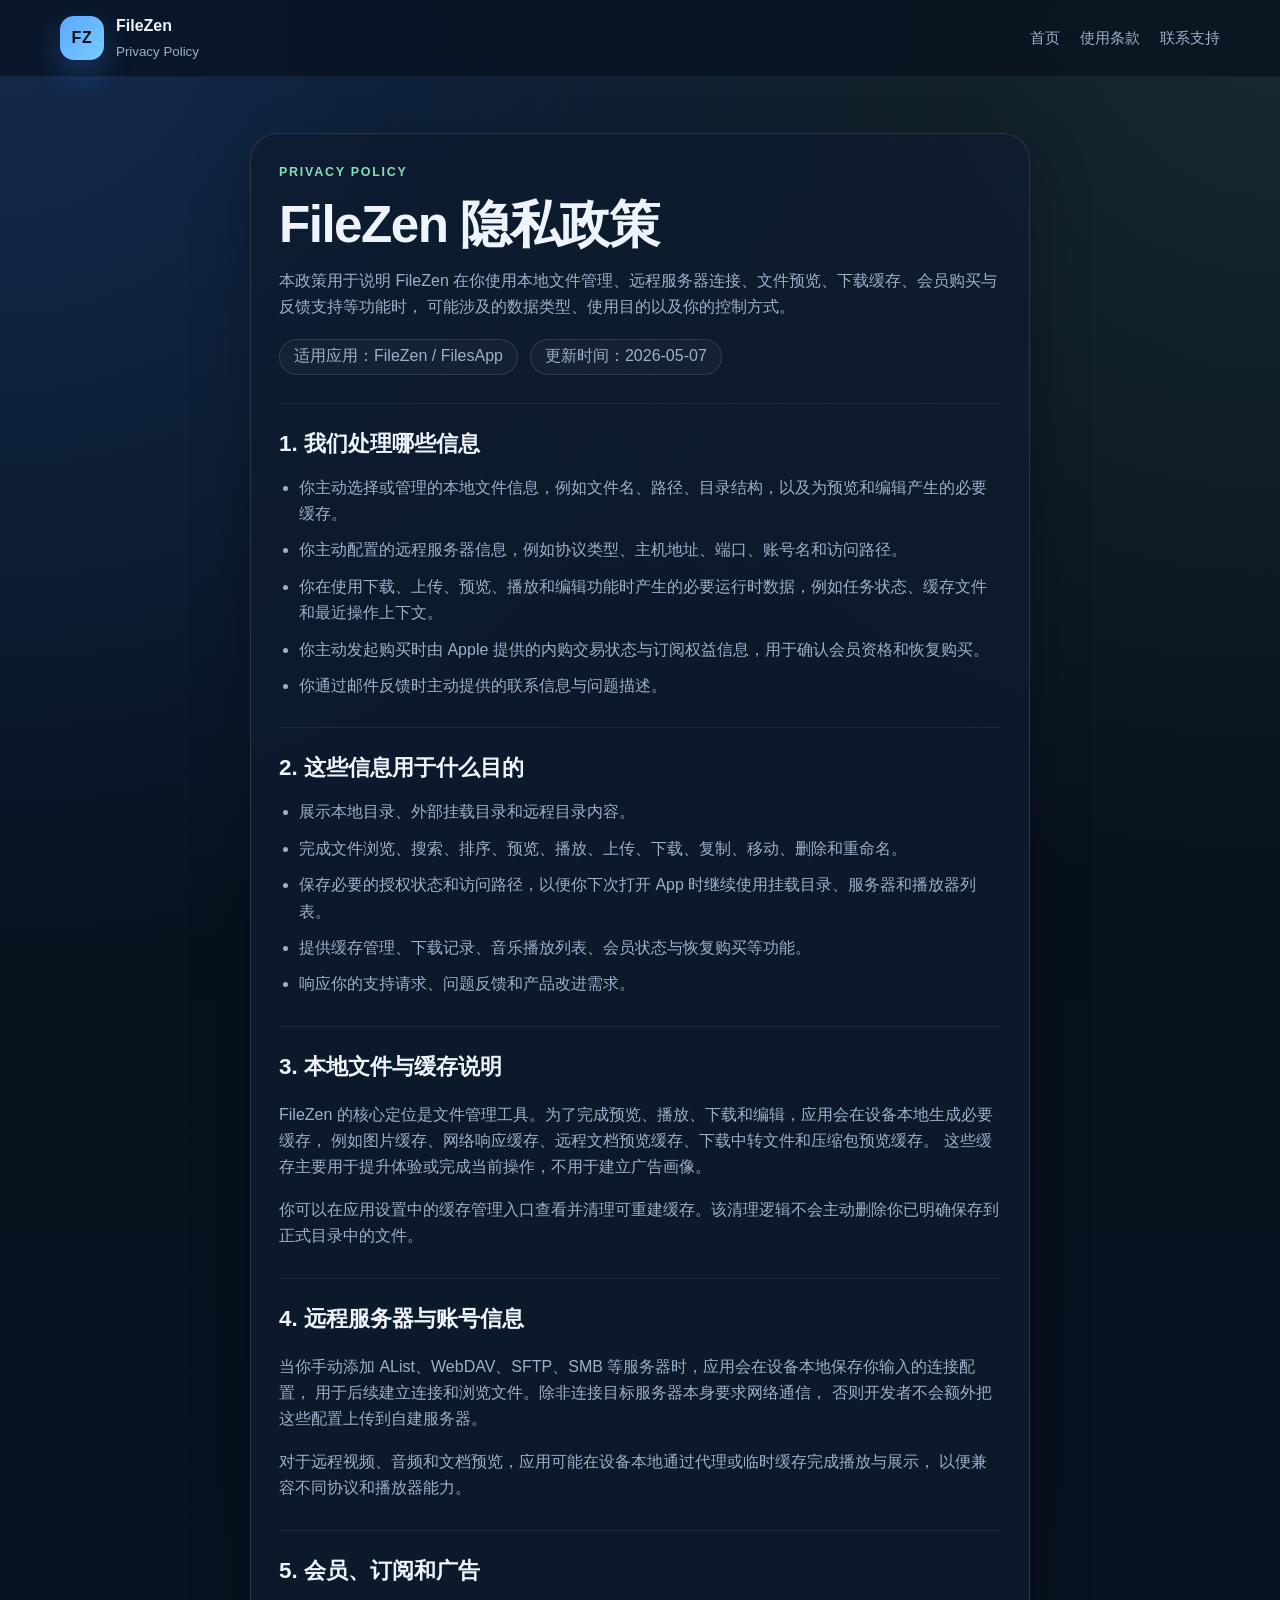
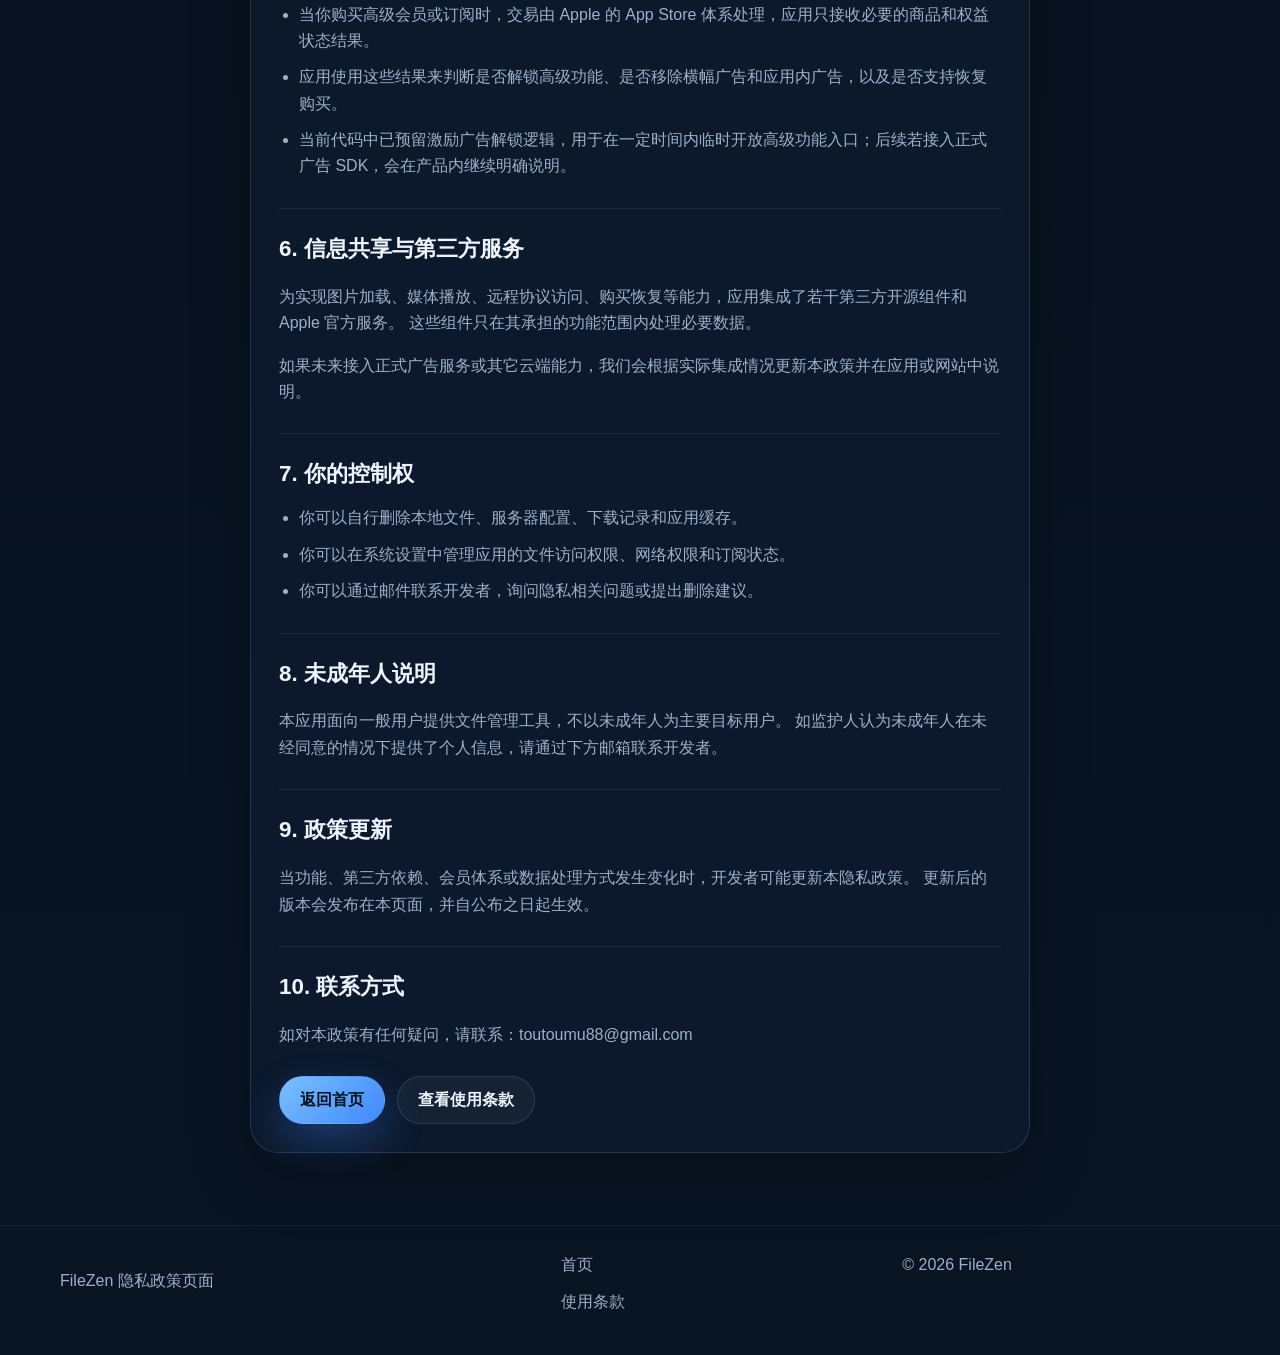
==== privacy.html @ 860d0c2c "初始化提交" ====
<!DOCTYPE html>
<html lang="zh-CN">
<head>
  <meta charset="UTF-8">
  <meta name="viewport" content="width=device-width, initial-scale=1.0">
  <title>FileZen 隐私政策</title>
  <meta
    name="description"
    content="FileZen 隐私政策，说明应用在本地文件管理、远程服务器连接、预览、缓存、会员购买与反馈过程中涉及的数据处理方式。"
  >
  <link rel="stylesheet" href="./styles.css">
</head>
<body>
  <header class="site-header">
    <div class="container nav">
      <a class="brand" href="./index.html" aria-label="FileZen 首页">
        <span class="brand-mark">FZ</span>
        <span class="brand-text">
          <strong>FileZen</strong>
          <small>Privacy Policy</small>
        </span>
      </a>
      <nav class="nav-links" aria-label="法律页面导航">
        <a href="./index.html">首页</a>
        <a href="./terms.html">使用条款</a>
        <a href="mailto:toutoumu88@gmail.com">联系支持</a>
      </nav>
    </div>
  </header>

  <main class="legal-main">
    <div class="container legal-layout">
      <article class="page-card">
        <p class="eyebrow">Privacy Policy</p>
        <h1>FileZen 隐私政策</h1>
        <p class="page-lead">
          本政策用于说明 FileZen 在你使用本地文件管理、远程服务器连接、文件预览、下载缓存、会员购买与反馈支持等功能时，
          可能涉及的数据类型、使用目的以及你的控制方式。
        </p>

        <div class="meta-row">
          <span class="meta-pill">适用应用：FileZen / FilesApp</span>
          <span class="meta-pill">更新时间：2026-05-07</span>
        </div>

        <section class="page-section">
          <h2>1. 我们处理哪些信息</h2>
          <ul>
            <li>你主动选择或管理的本地文件信息，例如文件名、路径、目录结构，以及为预览和编辑产生的必要缓存。</li>
            <li>你主动配置的远程服务器信息，例如协议类型、主机地址、端口、账号名和访问路径。</li>
            <li>你在使用下载、上传、预览、播放和编辑功能时产生的必要运行时数据，例如任务状态、缓存文件和最近操作上下文。</li>
            <li>你主动发起购买时由 Apple 提供的内购交易状态与订阅权益信息，用于确认会员资格和恢复购买。</li>
            <li>你通过邮件反馈时主动提供的联系信息与问题描述。</li>
          </ul>
        </section>

        <section class="page-section">
          <h2>2. 这些信息用于什么目的</h2>
          <ul>
            <li>展示本地目录、外部挂载目录和远程目录内容。</li>
            <li>完成文件浏览、搜索、排序、预览、播放、上传、下载、复制、移动、删除和重命名。</li>
            <li>保存必要的授权状态和访问路径，以便你下次打开 App 时继续使用挂载目录、服务器和播放器列表。</li>
            <li>提供缓存管理、下载记录、音乐播放列表、会员状态与恢复购买等功能。</li>
            <li>响应你的支持请求、问题反馈和产品改进需求。</li>
          </ul>
        </section>

        <section class="page-section">
          <h2>3. 本地文件与缓存说明</h2>
          <p>
            FileZen 的核心定位是文件管理工具。为了完成预览、播放、下载和编辑，应用会在设备本地生成必要缓存，
            例如图片缓存、网络响应缓存、远程文档预览缓存、下载中转文件和压缩包预览缓存。
            这些缓存主要用于提升体验或完成当前操作，不用于建立广告画像。
          </p>
          <p>
            你可以在应用设置中的缓存管理入口查看并清理可重建缓存。该清理逻辑不会主动删除你已明确保存到正式目录中的文件。
          </p>
        </section>

        <section class="page-section">
          <h2>4. 远程服务器与账号信息</h2>
          <p>
            当你手动添加 AList、WebDAV、SFTP、SMB 等服务器时，应用会在设备本地保存你输入的连接配置，
            用于后续建立连接和浏览文件。除非连接目标服务器本身要求网络通信，
            否则开发者不会额外把这些配置上传到自建服务器。
          </p>
          <p>
            对于远程视频、音频和文档预览，应用可能在设备本地通过代理或临时缓存完成播放与展示，
            以便兼容不同协议和播放器能力。
          </p>
        </section>

        <section class="page-section">
          <h2>5. 会员、订阅和广告</h2>
          <ul>
            <li>当你购买高级会员或订阅时，交易由 Apple 的 App Store 体系处理，应用只接收必要的商品和权益状态结果。</li>
            <li>应用使用这些结果来判断是否解锁高级功能、是否移除横幅广告和应用内广告，以及是否支持恢复购买。</li>
            <li>当前代码中已预留激励广告解锁逻辑，用于在一定时间内临时开放高级功能入口；后续若接入正式广告 SDK，会在产品内继续明确说明。</li>
          </ul>
        </section>

        <section class="page-section">
          <h2>6. 信息共享与第三方服务</h2>
          <p>
            为实现图片加载、媒体播放、远程协议访问、购买恢复等能力，应用集成了若干第三方开源组件和 Apple 官方服务。
            这些组件只在其承担的功能范围内处理必要数据。
          </p>
          <p>
            如果未来接入正式广告服务或其它云端能力，我们会根据实际集成情况更新本政策并在应用或网站中说明。
          </p>
        </section>

        <section class="page-section">
          <h2>7. 你的控制权</h2>
          <ul>
            <li>你可以自行删除本地文件、服务器配置、下载记录和应用缓存。</li>
            <li>你可以在系统设置中管理应用的文件访问权限、网络权限和订阅状态。</li>
            <li>你可以通过邮件联系开发者，询问隐私相关问题或提出删除建议。</li>
          </ul>
        </section>

        <section class="page-section">
          <h2>8. 未成年人说明</h2>
          <p>
            本应用面向一般用户提供文件管理工具，不以未成年人为主要目标用户。
            如监护人认为未成年人在未经同意的情况下提供了个人信息，请通过下方邮箱联系开发者。
          </p>
        </section>

        <section class="page-section">
          <h2>9. 政策更新</h2>
          <p>
            当功能、第三方依赖、会员体系或数据处理方式发生变化时，开发者可能更新本隐私政策。
            更新后的版本会发布在本页面，并自公布之日起生效。
          </p>
        </section>

        <section class="page-section">
          <h2>10. 联系方式</h2>
          <p>如对本政策有任何疑问，请联系：<a href="mailto:toutoumu88@gmail.com">toutoumu88@gmail.com</a></p>
        </section>

        <div class="page-links">
          <a class="button button-primary" href="./index.html">返回首页</a>
          <a class="button button-secondary" href="./terms.html">查看使用条款</a>
        </div>
      </article>
    </div>
  </main>

  <footer class="site-footer">
    <div class="container footer-grid">
      <div>
        <p class="footer-copy">FileZen 隐私政策页面</p>
      </div>
      <div class="footer-links">
        <a href="./index.html">首页</a>
        <a href="./terms.html">使用条款</a>
      </div>
      <div class="footer-meta">
        <p>© <span id="year">2026</span> FileZen</p>
      </div>
    </div>
  </footer>

  <script src="./script.js"></script>
</body>
</html>
---- styles.css ----
:root {
  color-scheme: dark;
  --bg: #07111f;
  --bg-alt: #0b1728;
  --panel: rgba(14, 28, 47, 0.82);
  --panel-strong: #10233b;
  --text: #edf4ff;
  --muted: #9db0c8;
  --border: rgba(157, 176, 200, 0.18);
  --accent: #59a8ff;
  --accent-strong: #3f88ff;
  --accent-soft: rgba(89, 168, 255, 0.14);
  --success: #84e0b7;
  --shadow: 0 24px 60px rgba(0, 0, 0, 0.28);
  --radius: 24px;
  --radius-sm: 16px;
  --container: 1160px;
}

* {
  box-sizing: border-box;
}

html {
  scroll-behavior: smooth;
}

body {
  margin: 0;
  font-family: -apple-system, BlinkMacSystemFont, "Segoe UI", sans-serif;
  color: var(--text);
  background:
    radial-gradient(circle at top left, rgba(63, 136, 255, 0.22), transparent 30%),
    radial-gradient(circle at top right, rgba(132, 224, 183, 0.12), transparent 28%),
    linear-gradient(180deg, #08111d 0%, #07111f 45%, #0a1524 100%);
  line-height: 1.65;
}

a {
  color: inherit;
  text-decoration: none;
}

img {
  max-width: 100%;
  display: block;
}

.container {
  width: min(calc(100% - 40px), var(--container));
  margin: 0 auto;
}

.site-header {
  position: sticky;
  top: 0;
  z-index: 20;
  backdrop-filter: blur(18px);
  background: rgba(7, 17, 31, 0.72);
  border-bottom: 1px solid rgba(157, 176, 200, 0.08);
}

.nav {
  display: flex;
  align-items: center;
  justify-content: space-between;
  gap: 20px;
  min-height: 76px;
}

.brand {
  display: inline-flex;
  align-items: center;
  gap: 12px;
}

.brand-mark {
  display: inline-grid;
  place-items: center;
  width: 44px;
  height: 44px;
  border-radius: 14px;
  font-weight: 800;
  letter-spacing: 0.04em;
  background: linear-gradient(135deg, var(--accent), #7bcbff);
  color: #031019;
  box-shadow: 0 14px 30px rgba(63, 136, 255, 0.28);
}

.brand-text {
  display: grid;
  gap: 2px;
}

.brand-text strong {
  font-size: 1rem;
}

.brand-text small {
  color: var(--muted);
}

.nav-links {
  display: flex;
  align-items: center;
  gap: 20px;
  color: var(--muted);
  font-size: 0.96rem;
}

.nav-links a:hover,
.footer-links a:hover {
  color: var(--text);
}

.hero {
  padding: 72px 0 44px;
}

.hero-grid {
  display: grid;
  grid-template-columns: minmax(0, 1.08fr) minmax(360px, 0.92fr);
  gap: 40px;
  align-items: center;
}

.eyebrow {
  margin: 0 0 14px;
  color: var(--success);
  text-transform: uppercase;
  letter-spacing: 0.14em;
  font-size: 0.78rem;
  font-weight: 700;
}

.hero h1,
.section-heading h2 {
  margin: 0;
  line-height: 1.08;
  letter-spacing: -0.03em;
}

.hero h1 {
  font-size: clamp(2.8rem, 5vw, 4.8rem);
  max-width: 12ch;
}

.hero-lead,
.section-heading p,
.feature-card p,
.protocol-card p,
.highlight-card p,
.use-card p,
.plan-card li,
.faq-item p,
.footer-copy,
.footer-meta p,
.stack-card p {
  color: var(--muted);
}

.hero-lead {
  margin: 20px 0 0;
  font-size: 1.08rem;
  max-width: 60ch;
}

.hero-actions {
  display: flex;
  flex-wrap: wrap;
  gap: 14px;
  margin: 28px 0 24px;
}

.button {
  display: inline-flex;
  align-items: center;
  justify-content: center;
  min-height: 48px;
  padding: 0 20px;
  border-radius: 999px;
  border: 1px solid transparent;
  font-weight: 700;
  transition: transform 140ms ease, border-color 140ms ease, background 140ms ease;
}

.button:hover {
  transform: translateY(-1px);
}

.button-primary {
  color: #04111a;
  background: linear-gradient(135deg, #79c0ff, var(--accent-strong));
  box-shadow: 0 18px 40px rgba(63, 136, 255, 0.3);
}

.button-secondary {
  background: rgba(255, 255, 255, 0.04);
  border-color: var(--border);
}

.hero-points {
  display: grid;
  gap: 10px;
  padding: 0;
  margin: 0;
  list-style: none;
}

.hero-points li {
  display: flex;
  align-items: flex-start;
  gap: 10px;
  color: var(--text);
}

.hero-points li::before {
  content: "";
  width: 8px;
  height: 8px;
  border-radius: 999px;
  margin-top: 0.55em;
  flex: 0 0 auto;
  background: var(--accent);
  box-shadow: 0 0 0 6px rgba(89, 168, 255, 0.12);
}

.hero-preview {
  position: relative;
}

.preview-shell {
  padding: 18px;
  border-radius: 30px;
  background: linear-gradient(180deg, rgba(19, 37, 60, 0.96), rgba(8, 18, 30, 0.96));
  border: 1px solid rgba(157, 176, 200, 0.14);
  box-shadow: var(--shadow);
}

.preview-toolbar {
  display: flex;
  gap: 8px;
  margin-bottom: 16px;
}

.preview-toolbar span {
  width: 10px;
  height: 10px;
  border-radius: 50%;
  background: rgba(255, 255, 255, 0.24);
}

.preview-body {
  display: grid;
  grid-template-columns: 112px 1fr;
  gap: 16px;
}

.preview-sidebar,
.preview-card,
.protocol-card,
.feature-card,
.highlight-card,
.use-card,
.plan-card,
.stack-card,
.page-card,
.faq-item {
  border: 1px solid var(--border);
  background: var(--panel);
  box-shadow: inset 0 1px 0 rgba(255, 255, 255, 0.02);
}

.preview-sidebar {
  padding: 12px;
  border-radius: 20px;
  display: grid;
  gap: 12px;
}

.preview-label {
  padding: 10px 12px;
  border-radius: 14px;
  color: var(--muted);
  background: rgba(255, 255, 255, 0.02);
  font-size: 0.94rem;
}

.preview-label.active {
  color: var(--text);
  background: var(--accent-soft);
  border: 1px solid rgba(89, 168, 255, 0.2);
}

.preview-content {
  display: grid;
  gap: 14px;
}

.preview-card {
  border-radius: 20px;
  padding: 16px;
}

.preview-card.large {
  display: grid;
  gap: 12px;
}

.preview-row {
  display: flex;
  align-items: center;
  justify-content: space-between;
  gap: 20px;
  font-size: 0.95rem;
}

.preview-row span {
  color: var(--muted);
}

.preview-stats {
  display: grid;
  grid-template-columns: repeat(3, 1fr);
  gap: 14px;
}

.preview-card.stat {
  min-height: 110px;
  display: grid;
  align-content: center;
  gap: 8px;
}

.preview-card.stat strong {
  font-size: 1.35rem;
}

.preview-card.stat span {
  color: var(--muted);
  font-size: 0.92rem;
}

.preview-tags {
  display: flex;
  flex-wrap: wrap;
  gap: 10px;
}

.preview-tags span {
  padding: 8px 12px;
  border-radius: 999px;
  background: rgba(255, 255, 255, 0.04);
  color: var(--muted);
  font-size: 0.9rem;
}

.section {
  padding: 42px 0;
}

.section.alt {
  background: linear-gradient(180deg, rgba(255, 255, 255, 0.01), rgba(255, 255, 255, 0));
}

.section-heading {
  max-width: 760px;
  margin-bottom: 28px;
}

.section-heading.compact {
  margin-bottom: 22px;
}

.section-heading h2 {
  font-size: clamp(2rem, 3.2vw, 3rem);
}

.section-heading p {
  margin: 16px 0 0;
}

.highlight-grid,
.feature-grid,
.use-grid,
.plan-grid {
  display: grid;
  gap: 18px;
}

.highlight-grid {
  grid-template-columns: repeat(3, 1fr);
}

.feature-grid {
  grid-template-columns: repeat(3, 1fr);
}

.use-grid,
.plan-grid {
  grid-template-columns: repeat(3, 1fr);
}

.highlight-card,
.feature-card,
.use-card,
.plan-card {
  border-radius: var(--radius);
  padding: 22px;
}

.feature-card h3,
.protocol-card h3,
.use-card h3,
.plan-card h3 {
  margin: 0 0 10px;
  font-size: 1.2rem;
}

.highlight-card strong {
  display: block;
  margin-bottom: 10px;
  font-size: 1.08rem;
}

.feature-card ul,
.plan-card ul,
.stack-list {
  margin: 16px 0 0;
  padding-left: 18px;
}

.feature-card li,
.plan-card li,
.stack-list li {
  margin-top: 10px;
}

.protocol-layout {
  display: grid;
  grid-template-columns: minmax(0, 1.3fr) minmax(280px, 0.7fr);
  gap: 18px;
}

.protocol-list {
  display: grid;
  grid-template-columns: repeat(2, 1fr);
  gap: 18px;
}

.protocol-card,
.stack-card {
  border-radius: var(--radius);
  padding: 22px;
}

.stack-card + .stack-card {
  margin-top: 18px;
}

.stack-card.accent {
  background: linear-gradient(180deg, rgba(89, 168, 255, 0.18), rgba(89, 168, 255, 0.08));
}

.stack-title {
  margin: 0 0 12px;
  font-size: 1.02rem;
  color: var(--text);
  font-weight: 700;
}

.plan-card.highlighted {
  background:
    linear-gradient(180deg, rgba(89, 168, 255, 0.14), rgba(89, 168, 255, 0.05)),
    var(--panel);
  border-color: rgba(89, 168, 255, 0.28);
}

.plan-badge {
  display: inline-flex;
  align-items: center;
  min-height: 30px;
  padding: 0 12px;
  border-radius: 999px;
  font-size: 0.85rem;
  font-weight: 700;
  color: var(--success);
  background: rgba(132, 224, 183, 0.08);
  border: 1px solid rgba(132, 224, 183, 0.16);
}

.faq-list {
  display: grid;
  gap: 14px;
}

.faq-item {
  border-radius: 18px;
  padding: 0 18px;
}

.faq-item summary {
  list-style: none;
  cursor: pointer;
  padding: 18px 0;
  font-weight: 700;
}

.faq-item summary::-webkit-details-marker {
  display: none;
}

.faq-item p {
  margin: 0 0 18px;
}

.site-footer {
  padding: 26px 0 40px;
  border-top: 1px solid rgba(157, 176, 200, 0.08);
}

.footer-grid {
  display: grid;
  grid-template-columns: 1.2fr 0.8fr 0.8fr;
  gap: 24px;
  align-items: start;
}

.footer-brand {
  margin-bottom: 14px;
}

.footer-links {
  display: grid;
  gap: 10px;
  color: var(--muted);
}

.footer-meta p {
  margin: 0;
}

.footer-meta p + p {
  margin-top: 8px;
}

.legal-main {
  padding: 56px 0 72px;
}

.legal-layout {
  display: grid;
  grid-template-columns: minmax(0, 780px);
  justify-content: center;
}

.page-card {
  border-radius: 28px;
  padding: 28px;
  box-shadow: var(--shadow);
}

.page-card h1 {
  margin: 0;
  font-size: clamp(2.4rem, 4vw, 3.6rem);
  line-height: 1.08;
  letter-spacing: -0.03em;
}

.page-lead {
  margin: 16px 0 0;
  color: var(--muted);
}

.meta-row {
  display: flex;
  flex-wrap: wrap;
  gap: 12px;
  margin-top: 18px;
}

.meta-pill {
  display: inline-flex;
  align-items: center;
  min-height: 36px;
  padding: 0 14px;
  border-radius: 999px;
  color: var(--muted);
  background: rgba(255, 255, 255, 0.03);
  border: 1px solid var(--border);
}

.page-section {
  margin-top: 28px;
  padding-top: 22px;
  border-top: 1px solid rgba(157, 176, 200, 0.1);
}

.page-section h2 {
  margin: 0 0 12px;
  font-size: 1.4rem;
}

.page-section p,
.page-section li {
  color: var(--muted);
}

.page-section ul {
  margin: 12px 0 0;
  padding-left: 20px;
}

.page-section li + li {
  margin-top: 10px;
}

.page-links {
  display: flex;
  flex-wrap: wrap;
  gap: 12px;
  margin-top: 28px;
}

@media (max-width: 960px) {
  .hero-grid,
  .protocol-layout,
  .footer-grid {
    grid-template-columns: 1fr;
  }

  .highlight-grid,
  .feature-grid,
  .use-grid,
  .plan-grid,
  .protocol-list {
    grid-template-columns: 1fr 1fr;
  }
}

@media (max-width: 720px) {
  .nav {
    min-height: 68px;
  }

  .nav-links {
    display: none;
  }

  .hero {
    padding-top: 44px;
  }

  .container {
    width: min(calc(100% - 28px), var(--container));
  }

  .preview-body {
    grid-template-columns: 1fr;
  }

  .preview-sidebar {
    grid-template-columns: repeat(4, 1fr);
  }

  .preview-stats,
  .highlight-grid,
  .feature-grid,
  .use-grid,
  .plan-grid,
  .protocol-list {
    grid-template-columns: 1fr;
  }

  .hero-actions,
  .page-links {
    flex-direction: column;
  }

  .button {
    width: 100%;
  }

  .page-card {
    padding: 22px 18px;
  }
}
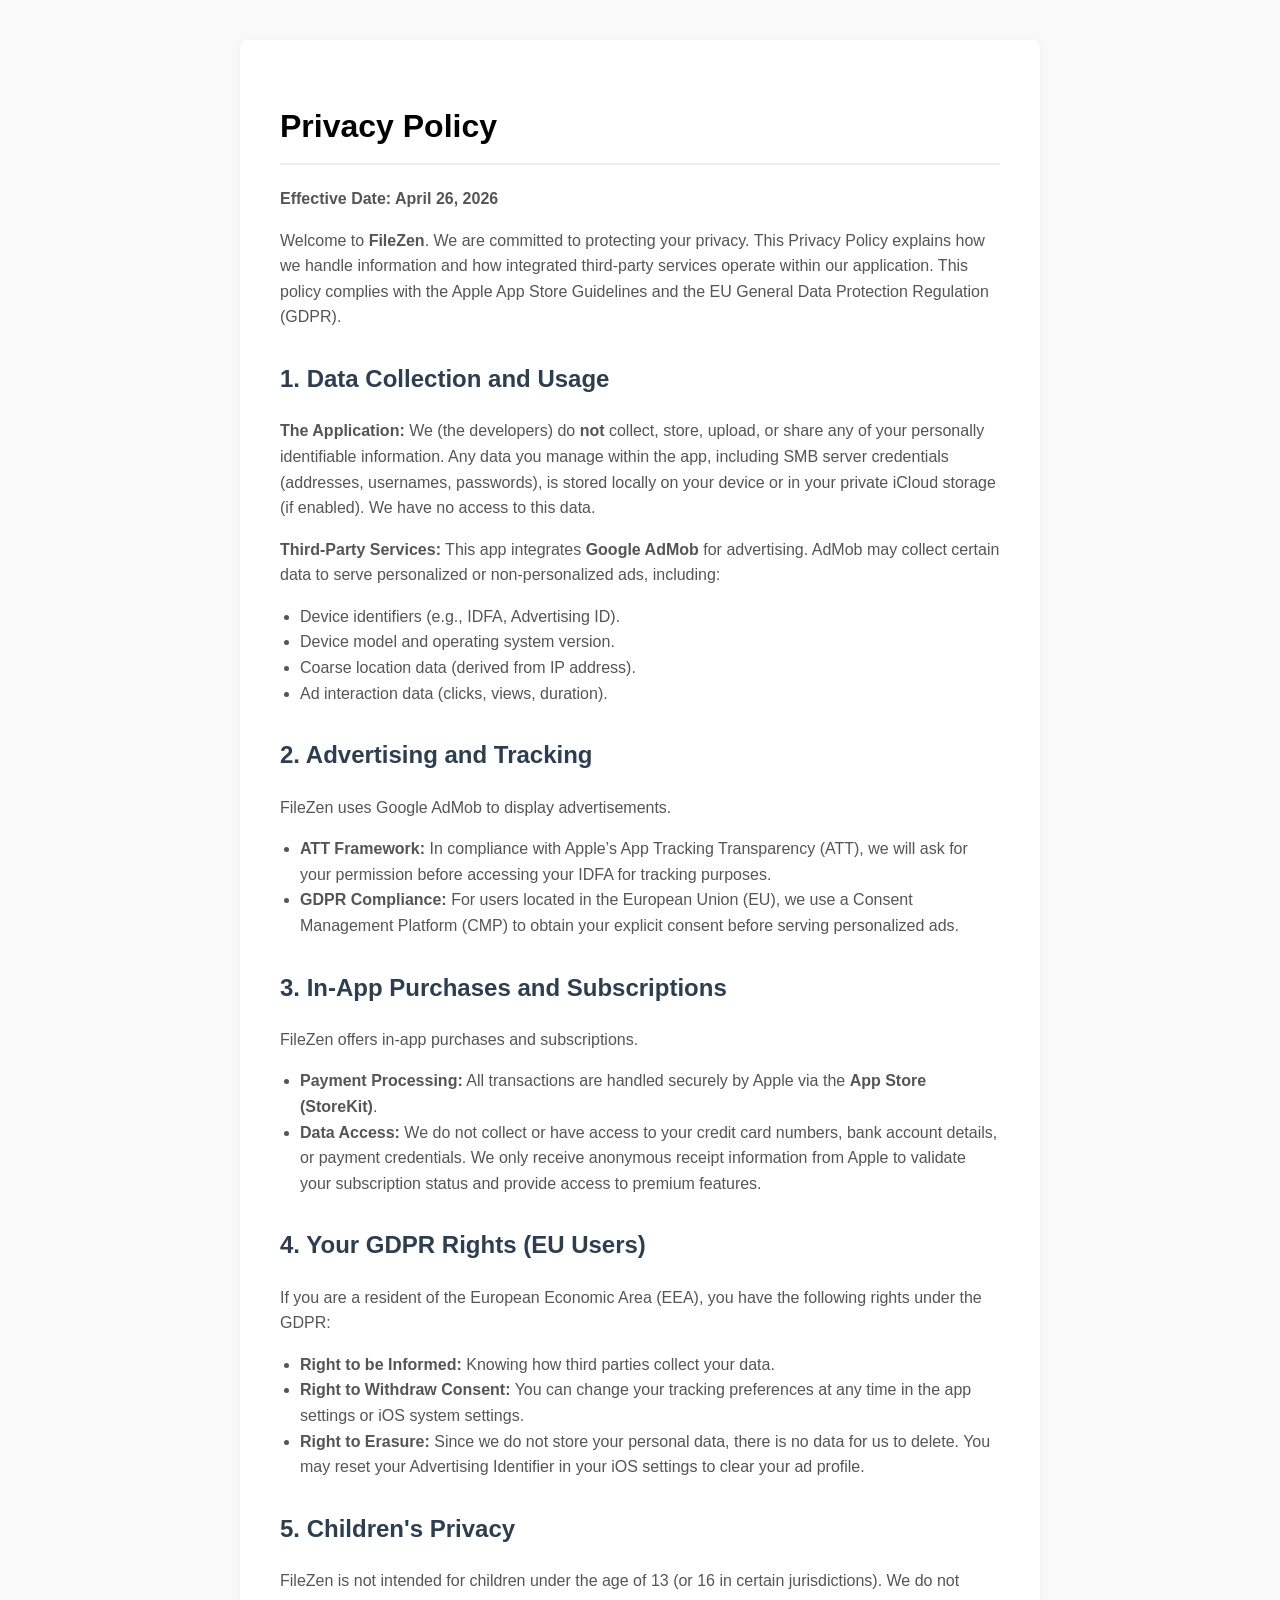
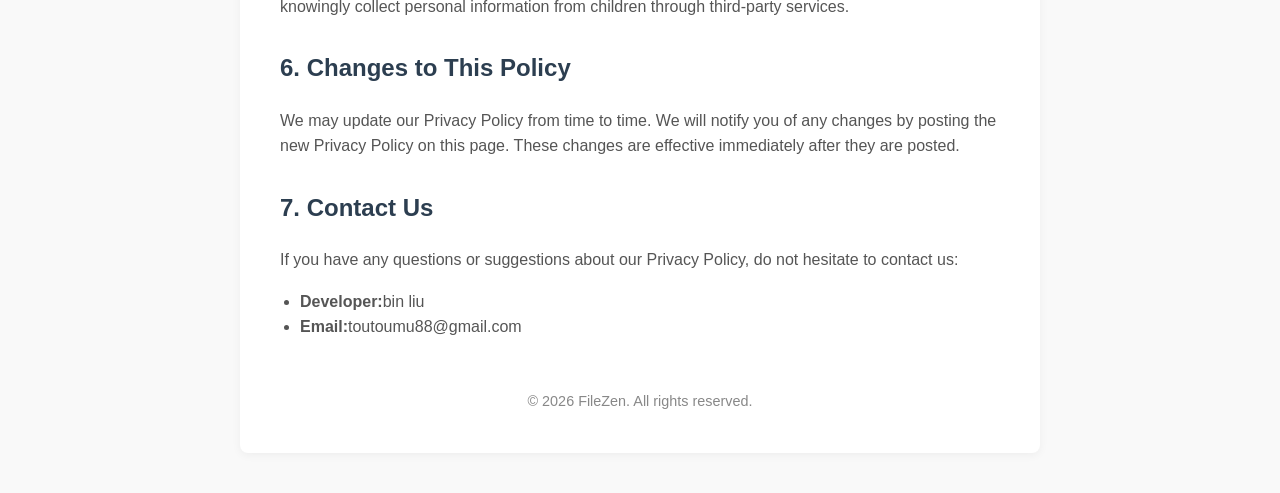
==== commit 75b4f708: "初始化提交" ====
--- a/privacy.html
+++ b/privacy.html
@@ -1,168 +1,90 @@
 <!DOCTYPE html>
-<html lang="zh-CN">
+<html lang="en">
 <head>
-  <meta charset="UTF-8">
-  <meta name="viewport" content="width=device-width, initial-scale=1.0">
-  <title>FileZen 隐私政策</title>
-  <meta
-    name="description"
-    content="FileZen 隐私政策，说明应用在本地文件管理、远程服务器连接、预览、缓存、会员购买与反馈过程中涉及的数据处理方式。"
-  >
-  <link rel="stylesheet" href="./styles.css">
+    <meta charset="UTF-8">
+    <meta name="viewport" content="width=device-width, initial-scale=1.0">
+    <title>Privacy Policy - FileZen</title>
+    <style>
+        body {
+            font-family: -apple-system, BlinkMacSystemFont, "Segoe UI", Roboto, Helvetica, Arial, sans-serif;
+            line-height: 1.6;
+            color: #333;
+            max-width: 800px;
+            margin: 0 auto;
+            padding: 40px 20px;
+            background-color: #f9f9f9;
+        }
+        .container {
+            background-color: #fff;
+            padding: 40px;
+            border-radius: 8px;
+            box-shadow: 0 2px 10px rgba(0,0,0,0.05);
+        }
+        h1 { border-bottom: 2px solid #eee; padding-bottom: 10px; color: #000; }
+        h2 { margin-top: 30px; color: #2c3e50; }
+        p, li { color: #555; }
+        ul { padding-left: 20px; }
+        .footer { margin-top: 50px; font-size: 0.9em; color: #888; text-align: center; }
+    </style>
 </head>
 <body>
-  <header class="site-header">
-    <div class="container nav">
-      <a class="brand" href="./index.html" aria-label="FileZen 首页">
-        <span class="brand-mark">FZ</span>
-        <span class="brand-text">
-          <strong>FileZen</strong>
-          <small>Privacy Policy</small>
-        </span>
-      </a>
-      <nav class="nav-links" aria-label="法律页面导航">
-        <a href="./index.html">首页</a>
-        <a href="./terms.html">使用条款</a>
-        <a href="mailto:toutoumu88@gmail.com">联系支持</a>
-      </nav>
+
+<div class="container">
+    <h1>Privacy Policy</h1>
+    <p><strong>Effective Date: April 26, 2026</strong></p>
+
+    <p>Welcome to <strong>FileZen</strong>. We are committed to protecting your privacy. This Privacy Policy explains how we handle information and how integrated third-party services operate within our application. This policy complies with the Apple App Store Guidelines and the EU General Data Protection Regulation (GDPR).</p>
+
+    <h2>1. Data Collection and Usage</h2>
+    <p><strong>The Application:</strong> We (the developers) do <strong>not</strong> collect, store, upload, or share any of your personally identifiable information. Any data you manage within the app, including SMB server credentials (addresses, usernames, passwords), is stored locally on your device or in your private iCloud storage (if enabled). We have no access to this data.</p>
+
+    <p><strong>Third-Party Services:</strong> This app integrates <strong>Google AdMob</strong> for advertising. AdMob may collect certain data to serve personalized or non-personalized ads, including:</p>
+    <ul>
+        <li>Device identifiers (e.g., IDFA, Advertising ID).</li>
+        <li>Device model and operating system version.</li>
+        <li>Coarse location data (derived from IP address).</li>
+        <li>Ad interaction data (clicks, views, duration).</li>
+    </ul>
+
+    <h2>2. Advertising and Tracking</h2>
+    <p>FileZen uses Google AdMob to display advertisements.</p>
+    <ul>
+        <li><strong>ATT Framework:</strong> In compliance with Apple’s App Tracking Transparency (ATT), we will ask for your permission before accessing your IDFA for tracking purposes.</li>
+        <li><strong>GDPR Compliance:</strong> For users located in the European Union (EU), we use a Consent Management Platform (CMP) to obtain your explicit consent before serving personalized ads.</li>
+    </ul>
+
+    <h2>3. In-App Purchases and Subscriptions</h2>
+    <p>FileZen offers in-app purchases and subscriptions.</p>
+    <ul>
+        <li><strong>Payment Processing:</strong> All transactions are handled securely by Apple via the <strong>App Store (StoreKit)</strong>.</li>
+        <li><strong>Data Access:</strong> We do not collect or have access to your credit card numbers, bank account details, or payment credentials. We only receive anonymous receipt information from Apple to validate your subscription status and provide access to premium features.</li>
+    </ul>
+
+    <h2>4. Your GDPR Rights (EU Users)</h2>
+    <p>If you are a resident of the European Economic Area (EEA), you have the following rights under the GDPR:</p>
+    <ul>
+        <li><strong>Right to be Informed:</strong> Knowing how third parties collect your data.</li>
+        <li><strong>Right to Withdraw Consent:</strong> You can change your tracking preferences at any time in the app settings or iOS system settings.</li>
+        <li><strong>Right to Erasure:</strong> Since we do not store your personal data, there is no data for us to delete. You may reset your Advertising Identifier in your iOS settings to clear your ad profile.</li>
+    </ul>
+
+    <h2>5. Children's Privacy</h2>
+    <p>FileZen is not intended for children under the age of 13 (or 16 in certain jurisdictions). We do not knowingly collect personal information from children through third-party services.</p>
+
+    <h2>6. Changes to This Policy</h2>
+    <p>We may update our Privacy Policy from time to time. We will notify you of any changes by posting the new Privacy Policy on this page. These changes are effective immediately after they are posted.</p>
+
+    <h2>7. Contact Us</h2>
+    <p>If you have any questions or suggestions about our Privacy Policy, do not hesitate to contact us:</p>
+    <ul>
+        <li><strong>Developer:</strong>bin liu</li>
+        <li><strong>Email:</strong>toutoumu88@gmail.com</li>
+    </ul>
+
+    <div class="footer">
+        &copy; 2026 FileZen. All rights reserved.
     </div>
-  </header>
+</div>
 
-  <main class="legal-main">
-    <div class="container legal-layout">
-      <article class="page-card">
-        <p class="eyebrow">Privacy Policy</p>
-        <h1>FileZen 隐私政策</h1>
-        <p class="page-lead">
-          本政策用于说明 FileZen 在你使用本地文件管理、远程服务器连接、文件预览、下载缓存、会员购买与反馈支持等功能时，
-          可能涉及的数据类型、使用目的以及你的控制方式。
-        </p>
-
-        <div class="meta-row">
-          <span class="meta-pill">适用应用：FileZen / FilesApp</span>
-          <span class="meta-pill">更新时间：2026-05-07</span>
-        </div>
-
-        <section class="page-section">
-          <h2>1. 我们处理哪些信息</h2>
-          <ul>
-            <li>你主动选择或管理的本地文件信息，例如文件名、路径、目录结构，以及为预览和编辑产生的必要缓存。</li>
-            <li>你主动配置的远程服务器信息，例如协议类型、主机地址、端口、账号名和访问路径。</li>
-            <li>你在使用下载、上传、预览、播放和编辑功能时产生的必要运行时数据，例如任务状态、缓存文件和最近操作上下文。</li>
-            <li>你主动发起购买时由 Apple 提供的内购交易状态与订阅权益信息，用于确认会员资格和恢复购买。</li>
-            <li>你通过邮件反馈时主动提供的联系信息与问题描述。</li>
-          </ul>
-        </section>
-
-        <section class="page-section">
-          <h2>2. 这些信息用于什么目的</h2>
-          <ul>
-            <li>展示本地目录、外部挂载目录和远程目录内容。</li>
-            <li>完成文件浏览、搜索、排序、预览、播放、上传、下载、复制、移动、删除和重命名。</li>
-            <li>保存必要的授权状态和访问路径，以便你下次打开 App 时继续使用挂载目录、服务器和播放器列表。</li>
-            <li>提供缓存管理、下载记录、音乐播放列表、会员状态与恢复购买等功能。</li>
-            <li>响应你的支持请求、问题反馈和产品改进需求。</li>
-          </ul>
-        </section>
-
-        <section class="page-section">
-          <h2>3. 本地文件与缓存说明</h2>
-          <p>
-            FileZen 的核心定位是文件管理工具。为了完成预览、播放、下载和编辑，应用会在设备本地生成必要缓存，
-            例如图片缓存、网络响应缓存、远程文档预览缓存、下载中转文件和压缩包预览缓存。
-            这些缓存主要用于提升体验或完成当前操作，不用于建立广告画像。
-          </p>
-          <p>
-            你可以在应用设置中的缓存管理入口查看并清理可重建缓存。该清理逻辑不会主动删除你已明确保存到正式目录中的文件。
-          </p>
-        </section>
-
-        <section class="page-section">
-          <h2>4. 远程服务器与账号信息</h2>
-          <p>
-            当你手动添加 AList、WebDAV、SFTP、SMB 等服务器时，应用会在设备本地保存你输入的连接配置，
-            用于后续建立连接和浏览文件。除非连接目标服务器本身要求网络通信，
-            否则开发者不会额外把这些配置上传到自建服务器。
-          </p>
-          <p>
-            对于远程视频、音频和文档预览，应用可能在设备本地通过代理或临时缓存完成播放与展示，
-            以便兼容不同协议和播放器能力。
-          </p>
-        </section>
-
-        <section class="page-section">
-          <h2>5. 会员、订阅和广告</h2>
-          <ul>
-            <li>当你购买高级会员或订阅时，交易由 Apple 的 App Store 体系处理，应用只接收必要的商品和权益状态结果。</li>
-            <li>应用使用这些结果来判断是否解锁高级功能、是否移除横幅广告和应用内广告，以及是否支持恢复购买。</li>
-            <li>当前代码中已预留激励广告解锁逻辑，用于在一定时间内临时开放高级功能入口；后续若接入正式广告 SDK，会在产品内继续明确说明。</li>
-          </ul>
-        </section>
-
-        <section class="page-section">
-          <h2>6. 信息共享与第三方服务</h2>
-          <p>
-            为实现图片加载、媒体播放、远程协议访问、购买恢复等能力，应用集成了若干第三方开源组件和 Apple 官方服务。
-            这些组件只在其承担的功能范围内处理必要数据。
-          </p>
-          <p>
-            如果未来接入正式广告服务或其它云端能力，我们会根据实际集成情况更新本政策并在应用或网站中说明。
-          </p>
-        </section>
-
-        <section class="page-section">
-          <h2>7. 你的控制权</h2>
-          <ul>
-            <li>你可以自行删除本地文件、服务器配置、下载记录和应用缓存。</li>
-            <li>你可以在系统设置中管理应用的文件访问权限、网络权限和订阅状态。</li>
-            <li>你可以通过邮件联系开发者，询问隐私相关问题或提出删除建议。</li>
-          </ul>
-        </section>
-
-        <section class="page-section">
-          <h2>8. 未成年人说明</h2>
-          <p>
-            本应用面向一般用户提供文件管理工具，不以未成年人为主要目标用户。
-            如监护人认为未成年人在未经同意的情况下提供了个人信息，请通过下方邮箱联系开发者。
-          </p>
-        </section>
-
-        <section class="page-section">
-          <h2>9. 政策更新</h2>
-          <p>
-            当功能、第三方依赖、会员体系或数据处理方式发生变化时，开发者可能更新本隐私政策。
-            更新后的版本会发布在本页面，并自公布之日起生效。
-          </p>
-        </section>
-
-        <section class="page-section">
-          <h2>10. 联系方式</h2>
-          <p>如对本政策有任何疑问，请联系：<a href="mailto:toutoumu88@gmail.com">toutoumu88@gmail.com</a></p>
-        </section>
-
-        <div class="page-links">
-          <a class="button button-primary" href="./index.html">返回首页</a>
-          <a class="button button-secondary" href="./terms.html">查看使用条款</a>
-        </div>
-      </article>
-    </div>
-  </main>
-
-  <footer class="site-footer">
-    <div class="container footer-grid">
-      <div>
-        <p class="footer-copy">FileZen 隐私政策页面</p>
-      </div>
-      <div class="footer-links">
-        <a href="./index.html">首页</a>
-        <a href="./terms.html">使用条款</a>
-      </div>
-      <div class="footer-meta">
-        <p>© <span id="year">2026</span> FileZen</p>
-      </div>
-    </div>
-  </footer>
-
-  <script src="./script.js"></script>
 </body>
-</html>
+</html>
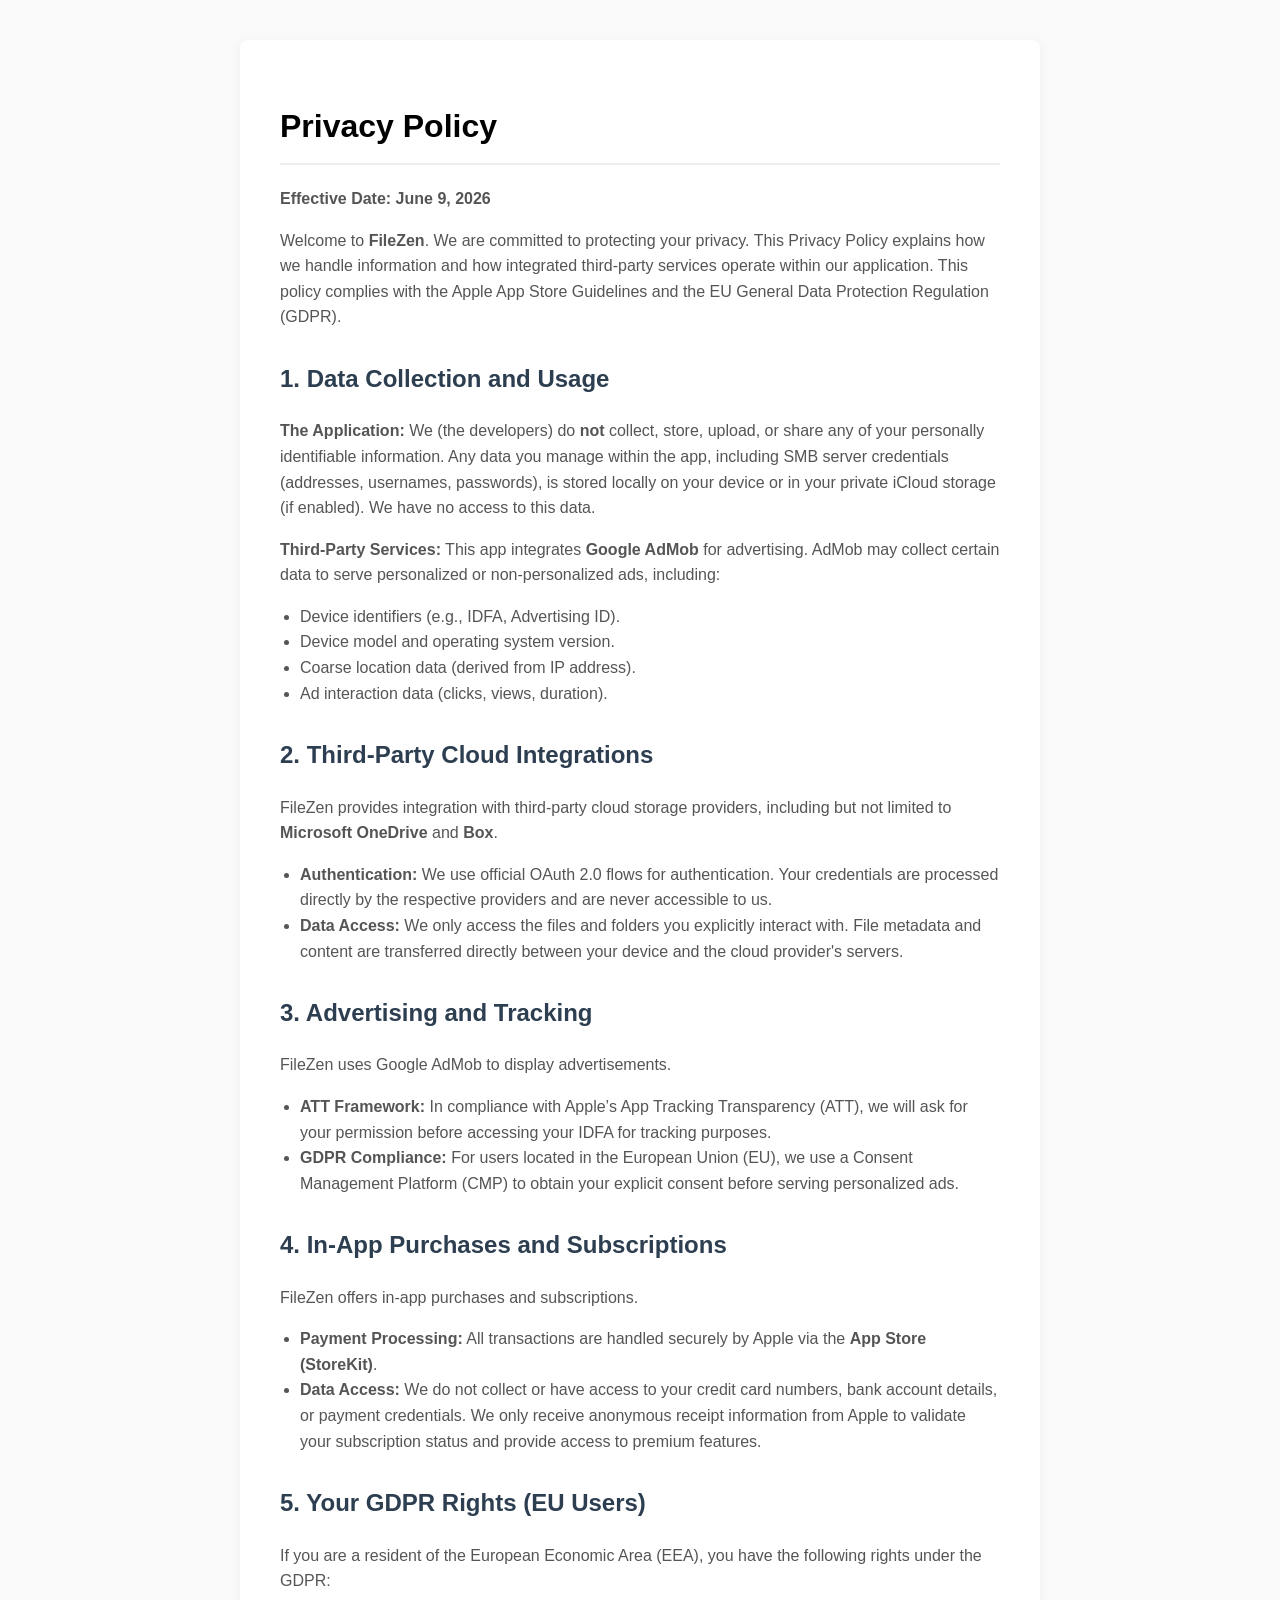
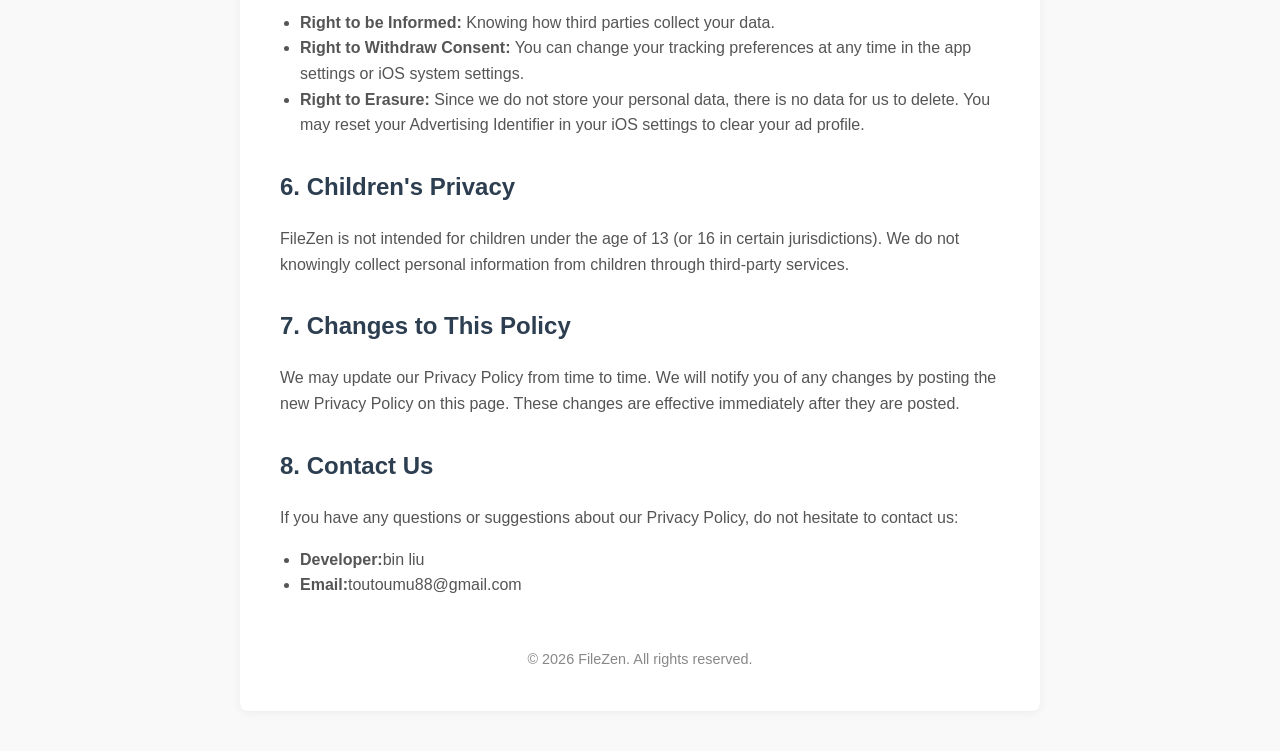
==== commit 5a537224: "初始化提交" ====
--- a/privacy.html
+++ b/privacy.html
@@ -31,7 +31,7 @@
 
 <div class="container">
     <h1>Privacy Policy</h1>
-    <p><strong>Effective Date: April 26, 2026</strong></p>
+    <p><strong>Effective Date: June 9, 2026</strong></p>
 
     <p>Welcome to <strong>FileZen</strong>. We are committed to protecting your privacy. This Privacy Policy explains how we handle information and how integrated third-party services operate within our application. This policy complies with the Apple App Store Guidelines and the EU General Data Protection Regulation (GDPR).</p>
 
@@ -46,21 +46,28 @@
         <li>Ad interaction data (clicks, views, duration).</li>
     </ul>
 
-    <h2>2. Advertising and Tracking</h2>
+    <h2>2. Third-Party Cloud Integrations</h2>
+    <p>FileZen provides integration with third-party cloud storage providers, including but not limited to <strong>Microsoft OneDrive</strong> and <strong>Box</strong>.</p>
+    <ul>
+        <li><strong>Authentication:</strong> We use official OAuth 2.0 flows for authentication. Your credentials are processed directly by the respective providers and are never accessible to us.</li>
+        <li><strong>Data Access:</strong> We only access the files and folders you explicitly interact with. File metadata and content are transferred directly between your device and the cloud provider's servers.</li>
+    </ul>
+
+    <h2>3. Advertising and Tracking</h2>
     <p>FileZen uses Google AdMob to display advertisements.</p>
     <ul>
         <li><strong>ATT Framework:</strong> In compliance with Apple’s App Tracking Transparency (ATT), we will ask for your permission before accessing your IDFA for tracking purposes.</li>
         <li><strong>GDPR Compliance:</strong> For users located in the European Union (EU), we use a Consent Management Platform (CMP) to obtain your explicit consent before serving personalized ads.</li>
     </ul>
 
-    <h2>3. In-App Purchases and Subscriptions</h2>
+    <h2>4. In-App Purchases and Subscriptions</h2>
     <p>FileZen offers in-app purchases and subscriptions.</p>
     <ul>
         <li><strong>Payment Processing:</strong> All transactions are handled securely by Apple via the <strong>App Store (StoreKit)</strong>.</li>
         <li><strong>Data Access:</strong> We do not collect or have access to your credit card numbers, bank account details, or payment credentials. We only receive anonymous receipt information from Apple to validate your subscription status and provide access to premium features.</li>
     </ul>
 
-    <h2>4. Your GDPR Rights (EU Users)</h2>
+    <h2>5. Your GDPR Rights (EU Users)</h2>
     <p>If you are a resident of the European Economic Area (EEA), you have the following rights under the GDPR:</p>
     <ul>
         <li><strong>Right to be Informed:</strong> Knowing how third parties collect your data.</li>
@@ -68,13 +75,13 @@
         <li><strong>Right to Erasure:</strong> Since we do not store your personal data, there is no data for us to delete. You may reset your Advertising Identifier in your iOS settings to clear your ad profile.</li>
     </ul>
 
-    <h2>5. Children's Privacy</h2>
+    <h2>6. Children's Privacy</h2>
     <p>FileZen is not intended for children under the age of 13 (or 16 in certain jurisdictions). We do not knowingly collect personal information from children through third-party services.</p>
 
-    <h2>6. Changes to This Policy</h2>
+    <h2>7. Changes to This Policy</h2>
     <p>We may update our Privacy Policy from time to time. We will notify you of any changes by posting the new Privacy Policy on this page. These changes are effective immediately after they are posted.</p>
 
-    <h2>7. Contact Us</h2>
+    <h2>8. Contact Us</h2>
     <p>If you have any questions or suggestions about our Privacy Policy, do not hesitate to contact us:</p>
     <ul>
         <li><strong>Developer:</strong>bin liu</li>
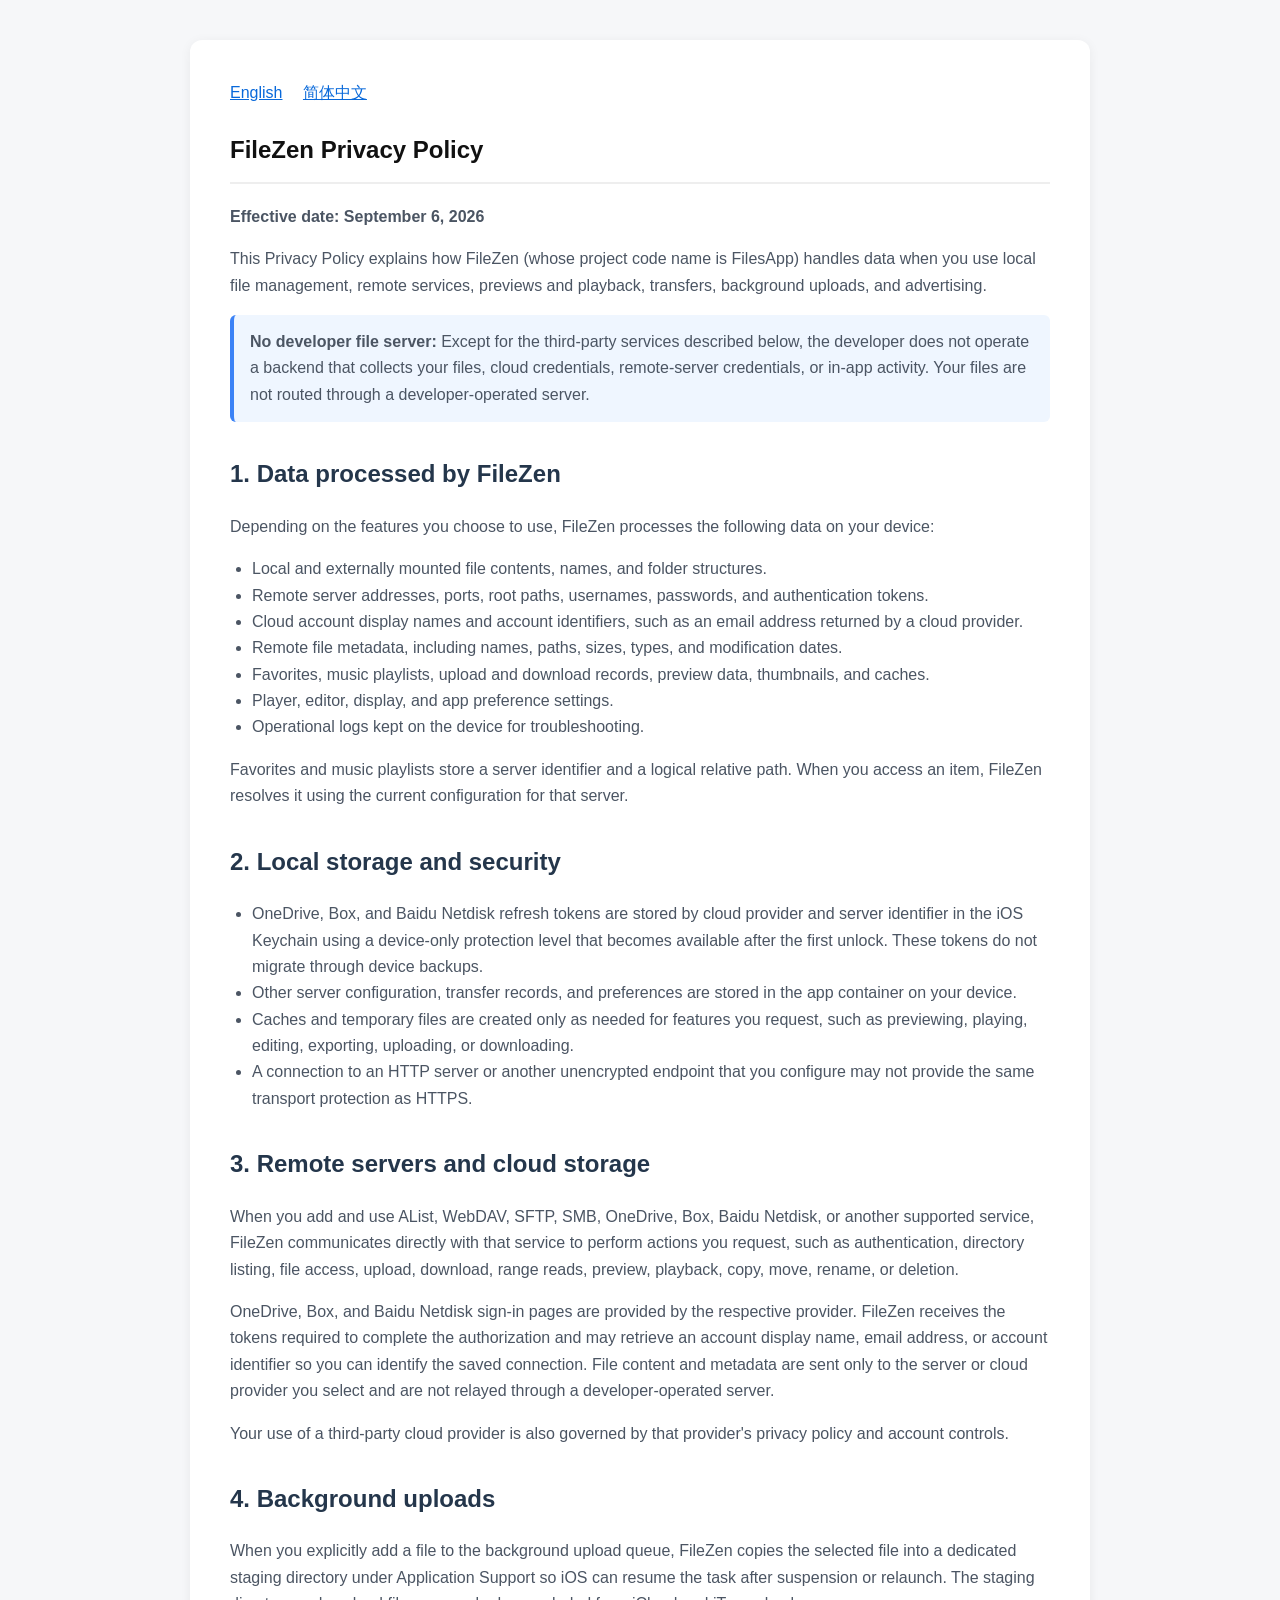
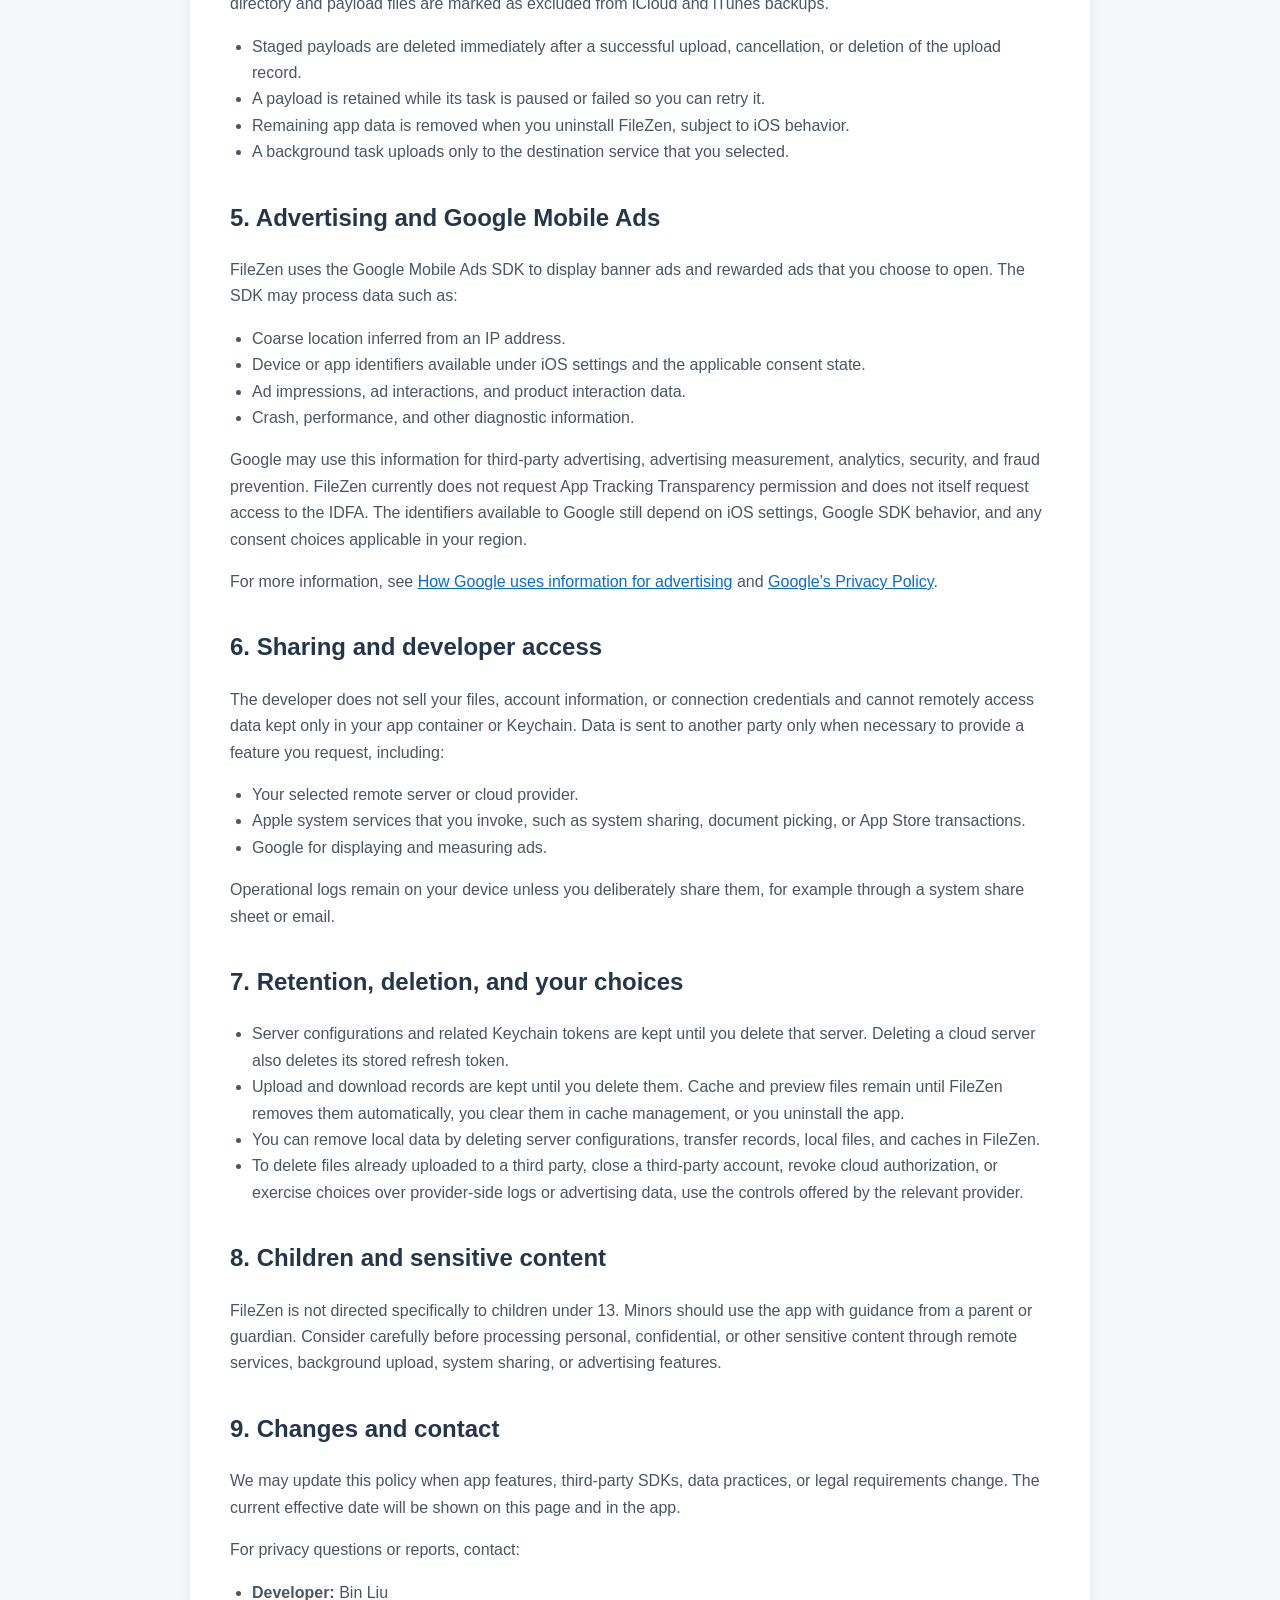
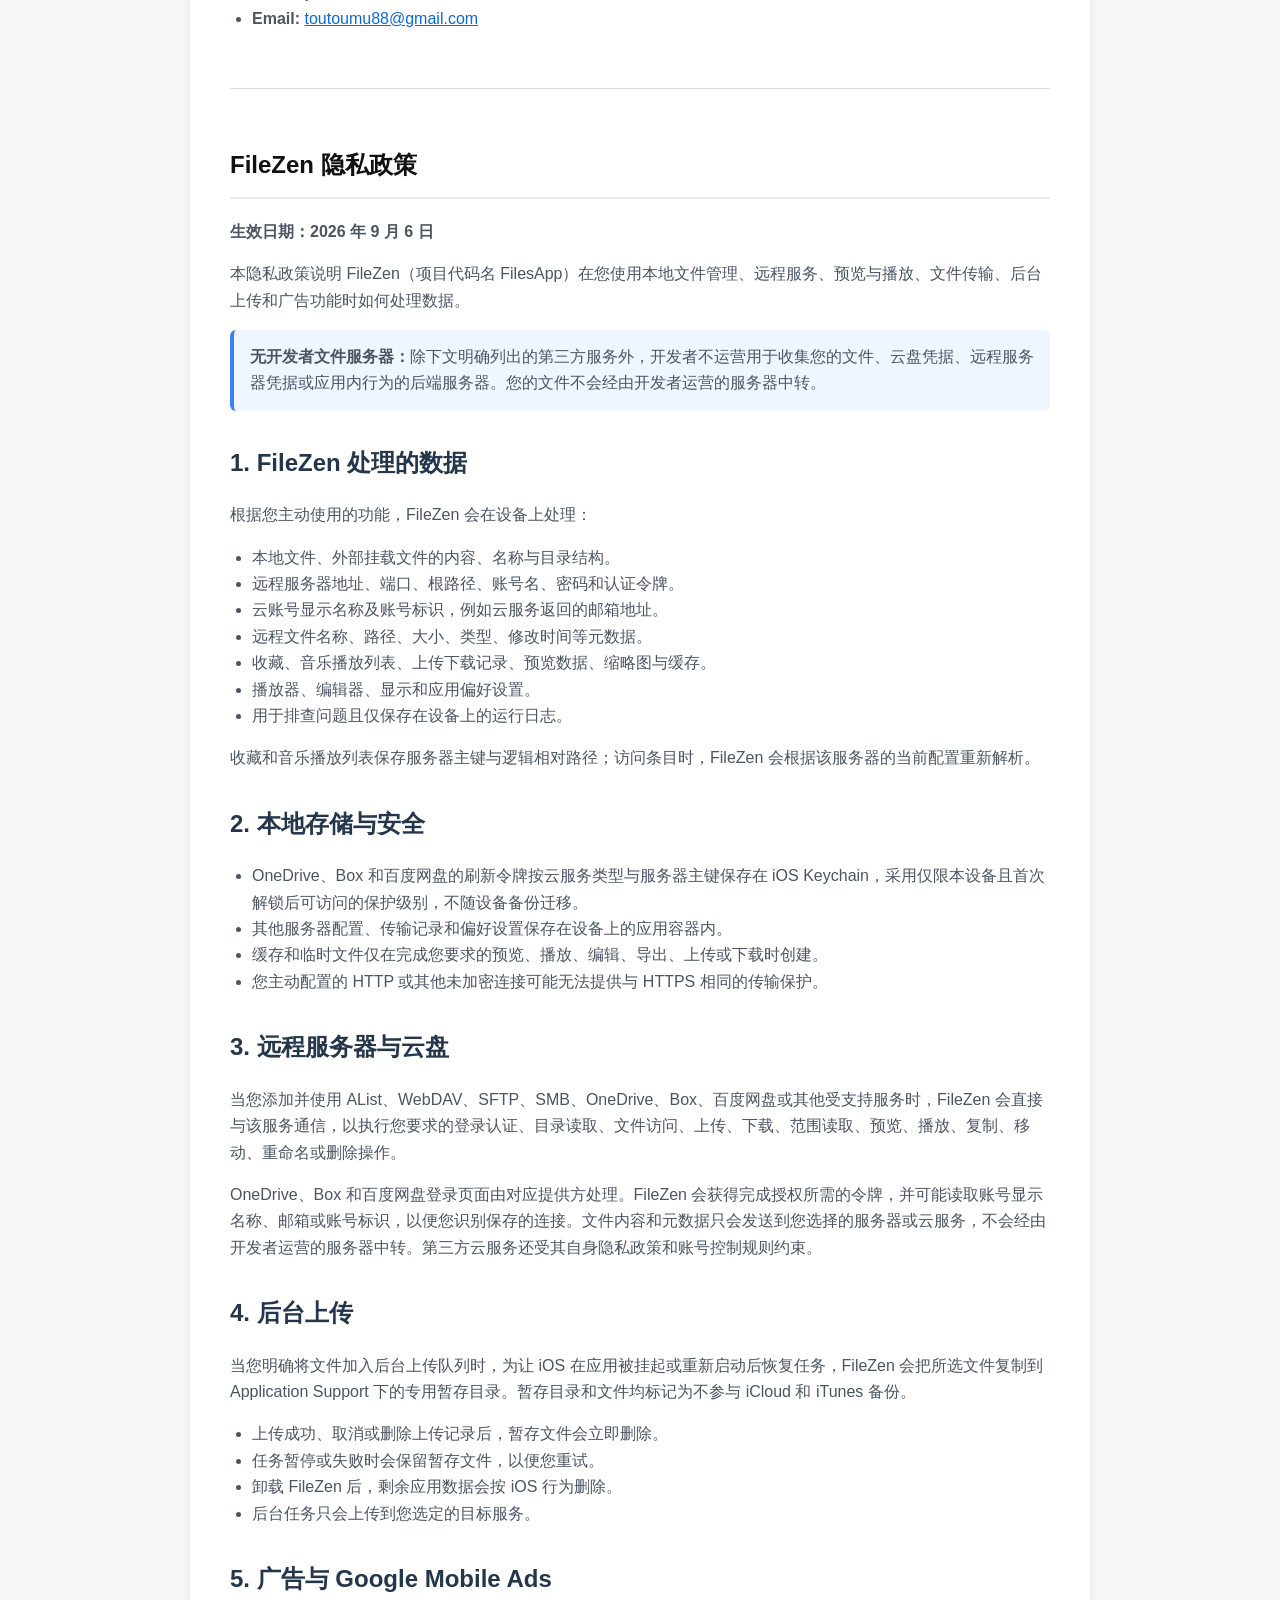
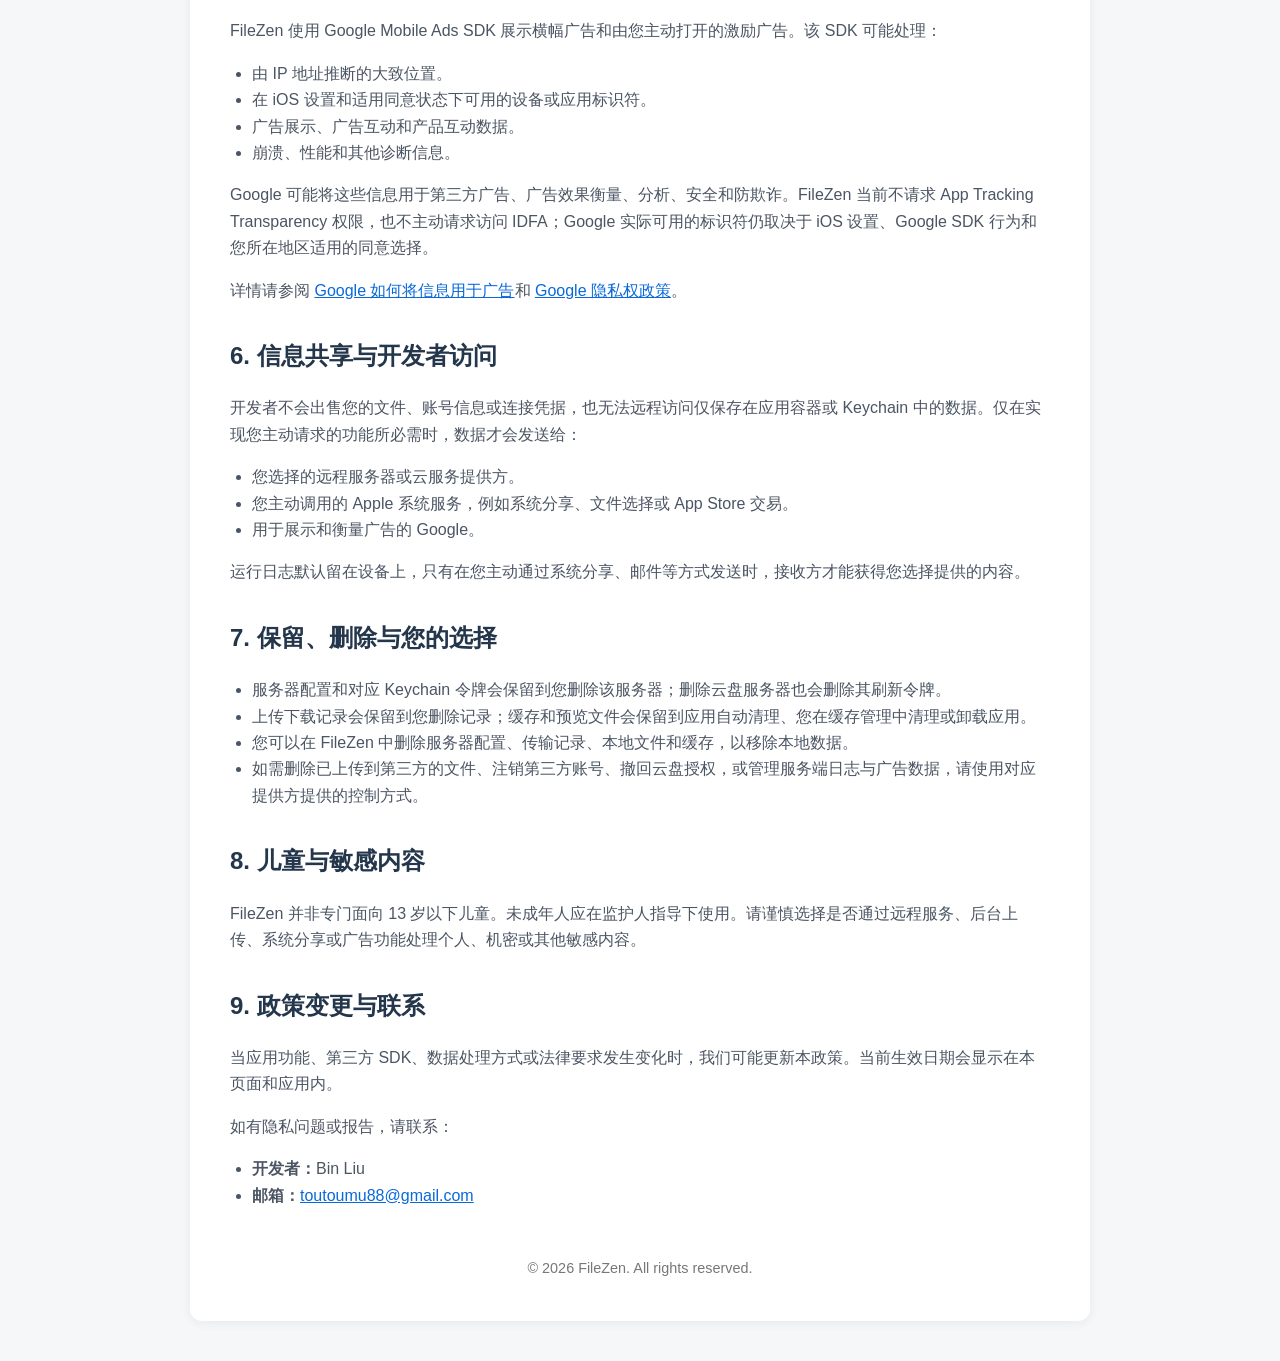
==== commit 22e71be2: "Update FileZen privacy policy" ====
--- a/privacy.html
+++ b/privacy.html
@@ -7,91 +7,216 @@
     <style>
         body {
             font-family: -apple-system, BlinkMacSystemFont, "Segoe UI", Roboto, Helvetica, Arial, sans-serif;
-            line-height: 1.6;
+            line-height: 1.65;
             color: #333;
-            max-width: 800px;
+            max-width: 900px;
             margin: 0 auto;
             padding: 40px 20px;
-            background-color: #f9f9f9;
+            background-color: #f6f7f9;
         }
         .container {
             background-color: #fff;
             padding: 40px;
-            border-radius: 8px;
-            box-shadow: 0 2px 10px rgba(0,0,0,0.05);
-        }
-        h1 { border-bottom: 2px solid #eee; padding-bottom: 10px; color: #000; }
-        h2 { margin-top: 30px; color: #2c3e50; }
-        p, li { color: #555; }
-        ul { padding-left: 20px; }
-        .footer { margin-top: 50px; font-size: 0.9em; color: #888; text-align: center; }
+            border-radius: 12px;
+            box-shadow: 0 2px 12px rgba(0, 0, 0, 0.06);
+        }
+        h1 { border-bottom: 2px solid #eee; padding-bottom: 12px; color: #111; }
+        h2 { margin-top: 32px; color: #24364b; }
+        h3 { margin-top: 24px; color: #334e68; }
+        p, li { color: #4b5563; }
+        ul { padding-left: 22px; }
+        a { color: #0969da; }
+        .language-nav { margin-bottom: 24px; }
+        .language-nav a { margin-right: 16px; }
+        .notice {
+            padding: 14px 16px;
+            border-left: 4px solid #3b82f6;
+            background: #eff6ff;
+            border-radius: 6px;
+        }
+        .divider { margin: 56px 0; border: 0; border-top: 1px solid #ddd; }
+        .footer { margin-top: 48px; font-size: 0.9em; color: #777; text-align: center; }
+        @media (max-width: 600px) {
+            body { padding: 0; background: #fff; }
+            .container { padding: 24px 18px; border-radius: 0; box-shadow: none; }
+        }
     </style>
 </head>
 <body>
-
-<div class="container">
-    <h1>Privacy Policy</h1>
-    <p><strong>Effective Date: June 9, 2026</strong></p>
-
-    <p>Welcome to <strong>FileZen</strong>. We are committed to protecting your privacy. This Privacy Policy explains how we handle information and how integrated third-party services operate within our application. This policy complies with the Apple App Store Guidelines and the EU General Data Protection Regulation (GDPR).</p>
-
-    <h2>1. Data Collection and Usage</h2>
-    <p><strong>The Application:</strong> We (the developers) do <strong>not</strong> collect, store, upload, or share any of your personally identifiable information. Any data you manage within the app, including SMB server credentials (addresses, usernames, passwords), is stored locally on your device or in your private iCloud storage (if enabled). We have no access to this data.</p>
-
-    <p><strong>Third-Party Services:</strong> This app integrates <strong>Google AdMob</strong> for advertising. AdMob may collect certain data to serve personalized or non-personalized ads, including:</p>
-    <ul>
-        <li>Device identifiers (e.g., IDFA, Advertising ID).</li>
-        <li>Device model and operating system version.</li>
-        <li>Coarse location data (derived from IP address).</li>
-        <li>Ad interaction data (clicks, views, duration).</li>
-    </ul>
-
-    <h2>2. Third-Party Cloud Integrations</h2>
-    <p>FileZen provides integration with third-party cloud storage providers, including but not limited to <strong>Microsoft OneDrive</strong> and <strong>Box</strong>.</p>
-    <ul>
-        <li><strong>Authentication:</strong> We use official OAuth 2.0 flows for authentication. Your credentials are processed directly by the respective providers and are never accessible to us.</li>
-        <li><strong>Data Access:</strong> We only access the files and folders you explicitly interact with. File metadata and content are transferred directly between your device and the cloud provider's servers.</li>
-    </ul>
-
-    <h2>3. Advertising and Tracking</h2>
-    <p>FileZen uses Google AdMob to display advertisements.</p>
-    <ul>
-        <li><strong>ATT Framework:</strong> In compliance with Apple’s App Tracking Transparency (ATT), we will ask for your permission before accessing your IDFA for tracking purposes.</li>
-        <li><strong>GDPR Compliance:</strong> For users located in the European Union (EU), we use a Consent Management Platform (CMP) to obtain your explicit consent before serving personalized ads.</li>
-    </ul>
-
-    <h2>4. In-App Purchases and Subscriptions</h2>
-    <p>FileZen offers in-app purchases and subscriptions.</p>
-    <ul>
-        <li><strong>Payment Processing:</strong> All transactions are handled securely by Apple via the <strong>App Store (StoreKit)</strong>.</li>
-        <li><strong>Data Access:</strong> We do not collect or have access to your credit card numbers, bank account details, or payment credentials. We only receive anonymous receipt information from Apple to validate your subscription status and provide access to premium features.</li>
-    </ul>
-
-    <h2>5. Your GDPR Rights (EU Users)</h2>
-    <p>If you are a resident of the European Economic Area (EEA), you have the following rights under the GDPR:</p>
-    <ul>
-        <li><strong>Right to be Informed:</strong> Knowing how third parties collect your data.</li>
-        <li><strong>Right to Withdraw Consent:</strong> You can change your tracking preferences at any time in the app settings or iOS system settings.</li>
-        <li><strong>Right to Erasure:</strong> Since we do not store your personal data, there is no data for us to delete. You may reset your Advertising Identifier in your iOS settings to clear your ad profile.</li>
-    </ul>
-
-    <h2>6. Children's Privacy</h2>
-    <p>FileZen is not intended for children under the age of 13 (or 16 in certain jurisdictions). We do not knowingly collect personal information from children through third-party services.</p>
-
-    <h2>7. Changes to This Policy</h2>
-    <p>We may update our Privacy Policy from time to time. We will notify you of any changes by posting the new Privacy Policy on this page. These changes are effective immediately after they are posted.</p>
-
-    <h2>8. Contact Us</h2>
-    <p>If you have any questions or suggestions about our Privacy Policy, do not hesitate to contact us:</p>
-    <ul>
-        <li><strong>Developer:</strong>bin liu</li>
-        <li><strong>Email:</strong>toutoumu88@gmail.com</li>
-    </ul>
-
-    <div class="footer">
-        &copy; 2026 FileZen. All rights reserved.
-    </div>
-</div>
-
+<main class="container">
+    <nav class="language-nav" aria-label="Language">
+        <a href="#english">English</a>
+        <a href="#chinese">简体中文</a>
+    </nav>
+
+    <section id="english" lang="en">
+        <h1>FileZen Privacy Policy</h1>
+        <p><strong>Effective date: September 6, 2026</strong></p>
+
+        <p>This Privacy Policy explains how FileZen (whose project code name is FilesApp) handles data when you use local file management, remote services, previews and playback, transfers, background uploads, and advertising.</p>
+
+        <p class="notice"><strong>No developer file server:</strong> Except for the third-party services described below, the developer does not operate a backend that collects your files, cloud credentials, remote-server credentials, or in-app activity. Your files are not routed through a developer-operated server.</p>
+
+        <h2>1. Data processed by FileZen</h2>
+        <p>Depending on the features you choose to use, FileZen processes the following data on your device:</p>
+        <ul>
+            <li>Local and externally mounted file contents, names, and folder structures.</li>
+            <li>Remote server addresses, ports, root paths, usernames, passwords, and authentication tokens.</li>
+            <li>Cloud account display names and account identifiers, such as an email address returned by a cloud provider.</li>
+            <li>Remote file metadata, including names, paths, sizes, types, and modification dates.</li>
+            <li>Favorites, music playlists, upload and download records, preview data, thumbnails, and caches.</li>
+            <li>Player, editor, display, and app preference settings.</li>
+            <li>Operational logs kept on the device for troubleshooting.</li>
+        </ul>
+        <p>Favorites and music playlists store a server identifier and a logical relative path. When you access an item, FileZen resolves it using the current configuration for that server.</p>
+
+        <h2>2. Local storage and security</h2>
+        <ul>
+            <li>OneDrive, Box, and Baidu Netdisk refresh tokens are stored by cloud provider and server identifier in the iOS Keychain using a device-only protection level that becomes available after the first unlock. These tokens do not migrate through device backups.</li>
+            <li>Other server configuration, transfer records, and preferences are stored in the app container on your device.</li>
+            <li>Caches and temporary files are created only as needed for features you request, such as previewing, playing, editing, exporting, uploading, or downloading.</li>
+            <li>A connection to an HTTP server or another unencrypted endpoint that you configure may not provide the same transport protection as HTTPS.</li>
+        </ul>
+
+        <h2>3. Remote servers and cloud storage</h2>
+        <p>When you add and use AList, WebDAV, SFTP, SMB, OneDrive, Box, Baidu Netdisk, or another supported service, FileZen communicates directly with that service to perform actions you request, such as authentication, directory listing, file access, upload, download, range reads, preview, playback, copy, move, rename, or deletion.</p>
+        <p>OneDrive, Box, and Baidu Netdisk sign-in pages are provided by the respective provider. FileZen receives the tokens required to complete the authorization and may retrieve an account display name, email address, or account identifier so you can identify the saved connection. File content and metadata are sent only to the server or cloud provider you select and are not relayed through a developer-operated server.</p>
+        <p>Your use of a third-party cloud provider is also governed by that provider's privacy policy and account controls.</p>
+
+        <h2>4. Background uploads</h2>
+        <p>When you explicitly add a file to the background upload queue, FileZen copies the selected file into a dedicated staging directory under Application Support so iOS can resume the task after suspension or relaunch. The staging directory and payload files are marked as excluded from iCloud and iTunes backups.</p>
+        <ul>
+            <li>Staged payloads are deleted immediately after a successful upload, cancellation, or deletion of the upload record.</li>
+            <li>A payload is retained while its task is paused or failed so you can retry it.</li>
+            <li>Remaining app data is removed when you uninstall FileZen, subject to iOS behavior.</li>
+            <li>A background task uploads only to the destination service that you selected.</li>
+        </ul>
+
+        <h2>5. Advertising and Google Mobile Ads</h2>
+        <p>FileZen uses the Google Mobile Ads SDK to display banner ads and rewarded ads that you choose to open. The SDK may process data such as:</p>
+        <ul>
+            <li>Coarse location inferred from an IP address.</li>
+            <li>Device or app identifiers available under iOS settings and the applicable consent state.</li>
+            <li>Ad impressions, ad interactions, and product interaction data.</li>
+            <li>Crash, performance, and other diagnostic information.</li>
+        </ul>
+        <p>Google may use this information for third-party advertising, advertising measurement, analytics, security, and fraud prevention. FileZen currently does not request App Tracking Transparency permission and does not itself request access to the IDFA. The identifiers available to Google still depend on iOS settings, Google SDK behavior, and any consent choices applicable in your region.</p>
+        <p>For more information, see <a href="https://policies.google.com/technologies/ads">How Google uses information for advertising</a> and <a href="https://policies.google.com/privacy">Google's Privacy Policy</a>.</p>
+
+        <h2>6. Sharing and developer access</h2>
+        <p>The developer does not sell your files, account information, or connection credentials and cannot remotely access data kept only in your app container or Keychain. Data is sent to another party only when necessary to provide a feature you request, including:</p>
+        <ul>
+            <li>Your selected remote server or cloud provider.</li>
+            <li>Apple system services that you invoke, such as system sharing, document picking, or App Store transactions.</li>
+            <li>Google for displaying and measuring ads.</li>
+        </ul>
+        <p>Operational logs remain on your device unless you deliberately share them, for example through a system share sheet or email.</p>
+
+        <h2>7. Retention, deletion, and your choices</h2>
+        <ul>
+            <li>Server configurations and related Keychain tokens are kept until you delete that server. Deleting a cloud server also deletes its stored refresh token.</li>
+            <li>Upload and download records are kept until you delete them. Cache and preview files remain until FileZen removes them automatically, you clear them in cache management, or you uninstall the app.</li>
+            <li>You can remove local data by deleting server configurations, transfer records, local files, and caches in FileZen.</li>
+            <li>To delete files already uploaded to a third party, close a third-party account, revoke cloud authorization, or exercise choices over provider-side logs or advertising data, use the controls offered by the relevant provider.</li>
+        </ul>
+
+        <h2>8. Children and sensitive content</h2>
+        <p>FileZen is not directed specifically to children under 13. Minors should use the app with guidance from a parent or guardian. Consider carefully before processing personal, confidential, or other sensitive content through remote services, background upload, system sharing, or advertising features.</p>
+
+        <h2>9. Changes and contact</h2>
+        <p>We may update this policy when app features, third-party SDKs, data practices, or legal requirements change. The current effective date will be shown on this page and in the app.</p>
+        <p>For privacy questions or reports, contact:</p>
+        <ul>
+            <li><strong>Developer:</strong> Bin Liu</li>
+            <li><strong>Email:</strong> <a href="mailto:toutoumu88@gmail.com">toutoumu88@gmail.com</a></li>
+        </ul>
+    </section>
+
+    <hr class="divider">
+
+    <section id="chinese" lang="zh-Hans">
+        <h1>FileZen 隐私政策</h1>
+        <p><strong>生效日期：2026 年 9 月 6 日</strong></p>
+
+        <p>本隐私政策说明 FileZen（项目代码名 FilesApp）在您使用本地文件管理、远程服务、预览与播放、文件传输、后台上传和广告功能时如何处理数据。</p>
+
+        <p class="notice"><strong>无开发者文件服务器：</strong>除下文明确列出的第三方服务外，开发者不运营用于收集您的文件、云盘凭据、远程服务器凭据或应用内行为的后端服务器。您的文件不会经由开发者运营的服务器中转。</p>
+
+        <h2>1. FileZen 处理的数据</h2>
+        <p>根据您主动使用的功能，FileZen 会在设备上处理：</p>
+        <ul>
+            <li>本地文件、外部挂载文件的内容、名称与目录结构。</li>
+            <li>远程服务器地址、端口、根路径、账号名、密码和认证令牌。</li>
+            <li>云账号显示名称及账号标识，例如云服务返回的邮箱地址。</li>
+            <li>远程文件名称、路径、大小、类型、修改时间等元数据。</li>
+            <li>收藏、音乐播放列表、上传下载记录、预览数据、缩略图与缓存。</li>
+            <li>播放器、编辑器、显示和应用偏好设置。</li>
+            <li>用于排查问题且仅保存在设备上的运行日志。</li>
+        </ul>
+        <p>收藏和音乐播放列表保存服务器主键与逻辑相对路径；访问条目时，FileZen 会根据该服务器的当前配置重新解析。</p>
+
+        <h2>2. 本地存储与安全</h2>
+        <ul>
+            <li>OneDrive、Box 和百度网盘的刷新令牌按云服务类型与服务器主键保存在 iOS Keychain，采用仅限本设备且首次解锁后可访问的保护级别，不随设备备份迁移。</li>
+            <li>其他服务器配置、传输记录和偏好设置保存在设备上的应用容器内。</li>
+            <li>缓存和临时文件仅在完成您要求的预览、播放、编辑、导出、上传或下载时创建。</li>
+            <li>您主动配置的 HTTP 或其他未加密连接可能无法提供与 HTTPS 相同的传输保护。</li>
+        </ul>
+
+        <h2>3. 远程服务器与云盘</h2>
+        <p>当您添加并使用 AList、WebDAV、SFTP、SMB、OneDrive、Box、百度网盘或其他受支持服务时，FileZen 会直接与该服务通信，以执行您要求的登录认证、目录读取、文件访问、上传、下载、范围读取、预览、播放、复制、移动、重命名或删除操作。</p>
+        <p>OneDrive、Box 和百度网盘登录页面由对应提供方处理。FileZen 会获得完成授权所需的令牌，并可能读取账号显示名称、邮箱或账号标识，以便您识别保存的连接。文件内容和元数据只会发送到您选择的服务器或云服务，不会经由开发者运营的服务器中转。第三方云服务还受其自身隐私政策和账号控制规则约束。</p>
+
+        <h2>4. 后台上传</h2>
+        <p>当您明确将文件加入后台上传队列时，为让 iOS 在应用被挂起或重新启动后恢复任务，FileZen 会把所选文件复制到 Application Support 下的专用暂存目录。暂存目录和文件均标记为不参与 iCloud 和 iTunes 备份。</p>
+        <ul>
+            <li>上传成功、取消或删除上传记录后，暂存文件会立即删除。</li>
+            <li>任务暂停或失败时会保留暂存文件，以便您重试。</li>
+            <li>卸载 FileZen 后，剩余应用数据会按 iOS 行为删除。</li>
+            <li>后台任务只会上传到您选定的目标服务。</li>
+        </ul>
+
+        <h2>5. 广告与 Google Mobile Ads</h2>
+        <p>FileZen 使用 Google Mobile Ads SDK 展示横幅广告和由您主动打开的激励广告。该 SDK 可能处理：</p>
+        <ul>
+            <li>由 IP 地址推断的大致位置。</li>
+            <li>在 iOS 设置和适用同意状态下可用的设备或应用标识符。</li>
+            <li>广告展示、广告互动和产品互动数据。</li>
+            <li>崩溃、性能和其他诊断信息。</li>
+        </ul>
+        <p>Google 可能将这些信息用于第三方广告、广告效果衡量、分析、安全和防欺诈。FileZen 当前不请求 App Tracking Transparency 权限，也不主动请求访问 IDFA；Google 实际可用的标识符仍取决于 iOS 设置、Google SDK 行为和您所在地区适用的同意选择。</p>
+        <p>详情请参阅 <a href="https://policies.google.com/technologies/ads">Google 如何将信息用于广告</a>和 <a href="https://policies.google.com/privacy">Google 隐私权政策</a>。</p>
+
+        <h2>6. 信息共享与开发者访问</h2>
+        <p>开发者不会出售您的文件、账号信息或连接凭据，也无法远程访问仅保存在应用容器或 Keychain 中的数据。仅在实现您主动请求的功能所必需时，数据才会发送给：</p>
+        <ul>
+            <li>您选择的远程服务器或云服务提供方。</li>
+            <li>您主动调用的 Apple 系统服务，例如系统分享、文件选择或 App Store 交易。</li>
+            <li>用于展示和衡量广告的 Google。</li>
+        </ul>
+        <p>运行日志默认留在设备上，只有在您主动通过系统分享、邮件等方式发送时，接收方才能获得您选择提供的内容。</p>
+
+        <h2>7. 保留、删除与您的选择</h2>
+        <ul>
+            <li>服务器配置和对应 Keychain 令牌会保留到您删除该服务器；删除云盘服务器也会删除其刷新令牌。</li>
+            <li>上传下载记录会保留到您删除记录；缓存和预览文件会保留到应用自动清理、您在缓存管理中清理或卸载应用。</li>
+            <li>您可以在 FileZen 中删除服务器配置、传输记录、本地文件和缓存，以移除本地数据。</li>
+            <li>如需删除已上传到第三方的文件、注销第三方账号、撤回云盘授权，或管理服务端日志与广告数据，请使用对应提供方提供的控制方式。</li>
+        </ul>
+
+        <h2>8. 儿童与敏感内容</h2>
+        <p>FileZen 并非专门面向 13 岁以下儿童。未成年人应在监护人指导下使用。请谨慎选择是否通过远程服务、后台上传、系统分享或广告功能处理个人、机密或其他敏感内容。</p>
+
+        <h2>9. 政策变更与联系</h2>
+        <p>当应用功能、第三方 SDK、数据处理方式或法律要求发生变化时，我们可能更新本政策。当前生效日期会显示在本页面和应用内。</p>
+        <p>如有隐私问题或报告，请联系：</p>
+        <ul>
+            <li><strong>开发者：</strong>Bin Liu</li>
+            <li><strong>邮箱：</strong><a href="mailto:toutoumu88@gmail.com">toutoumu88@gmail.com</a></li>
+        </ul>
+    </section>
+
+    <div class="footer">&copy; 2026 FileZen. All rights reserved.</div>
+</main>
 </body>
-</html>+</html>
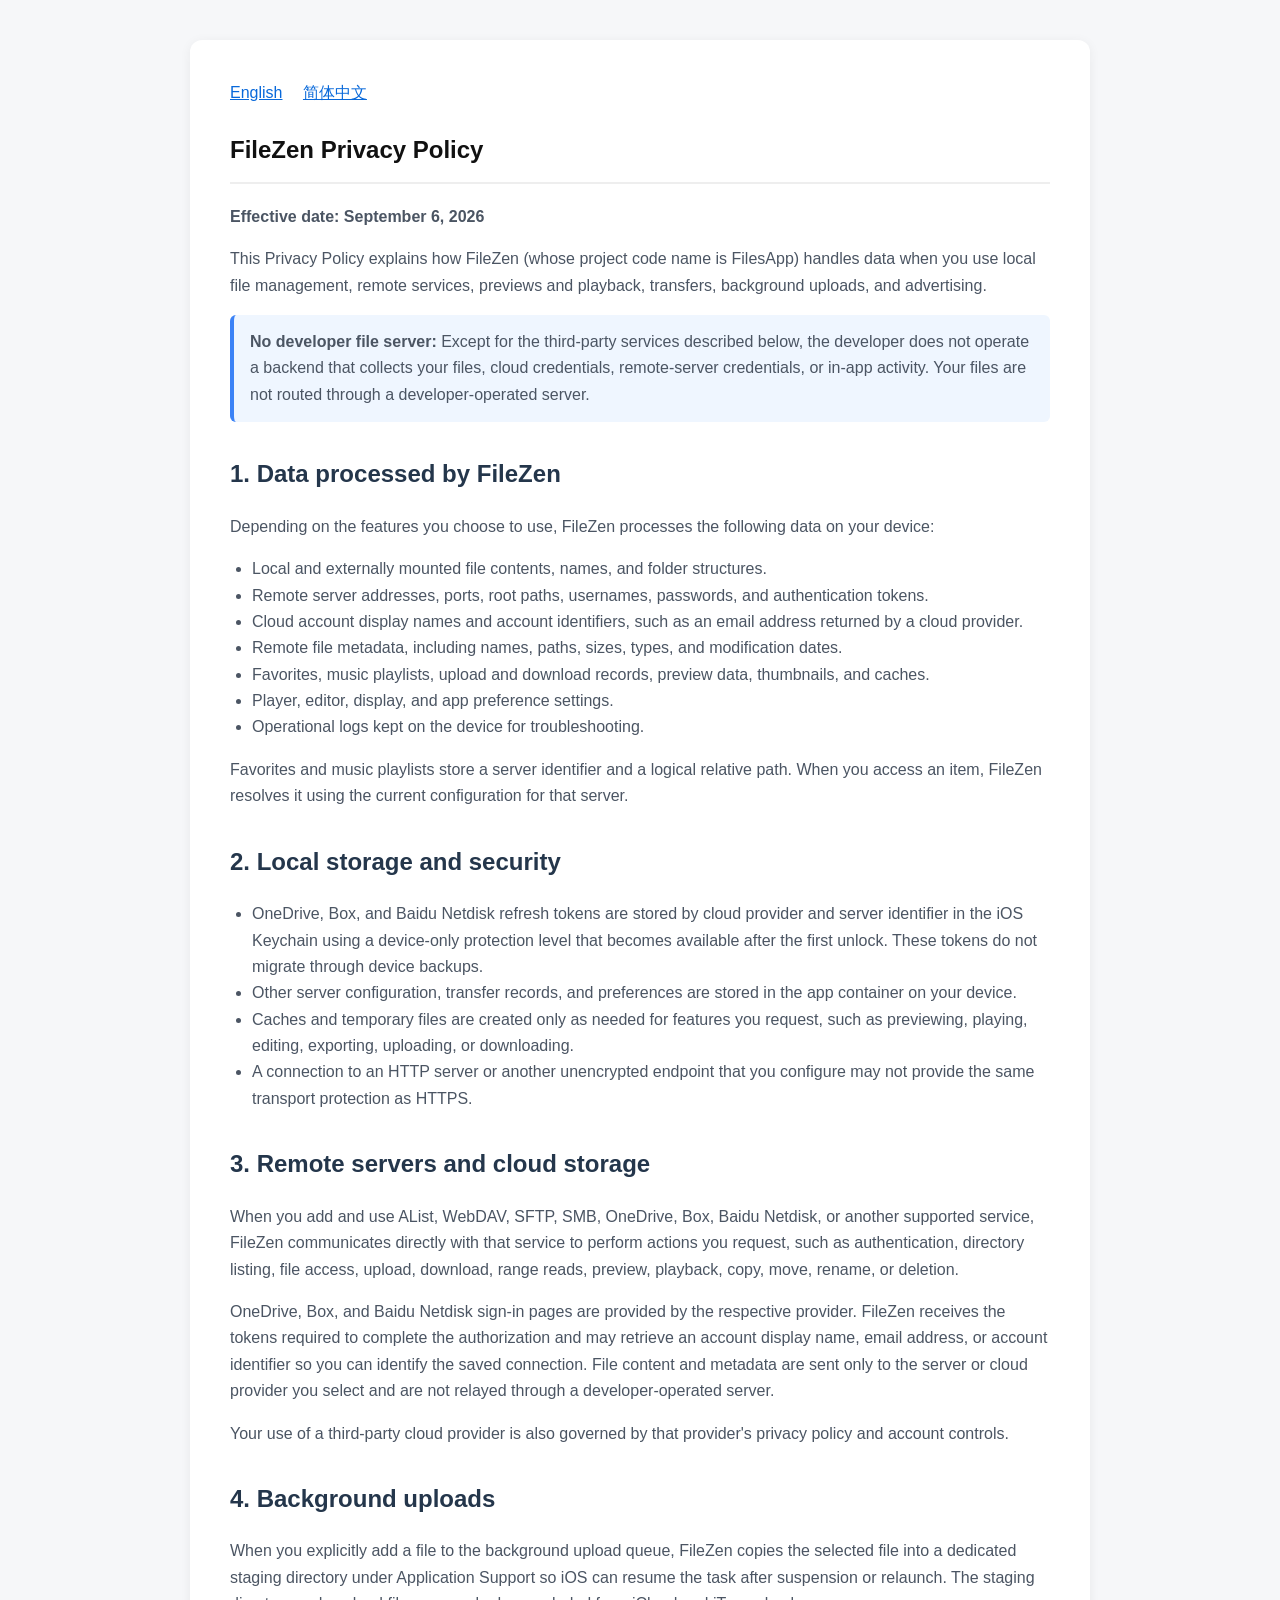
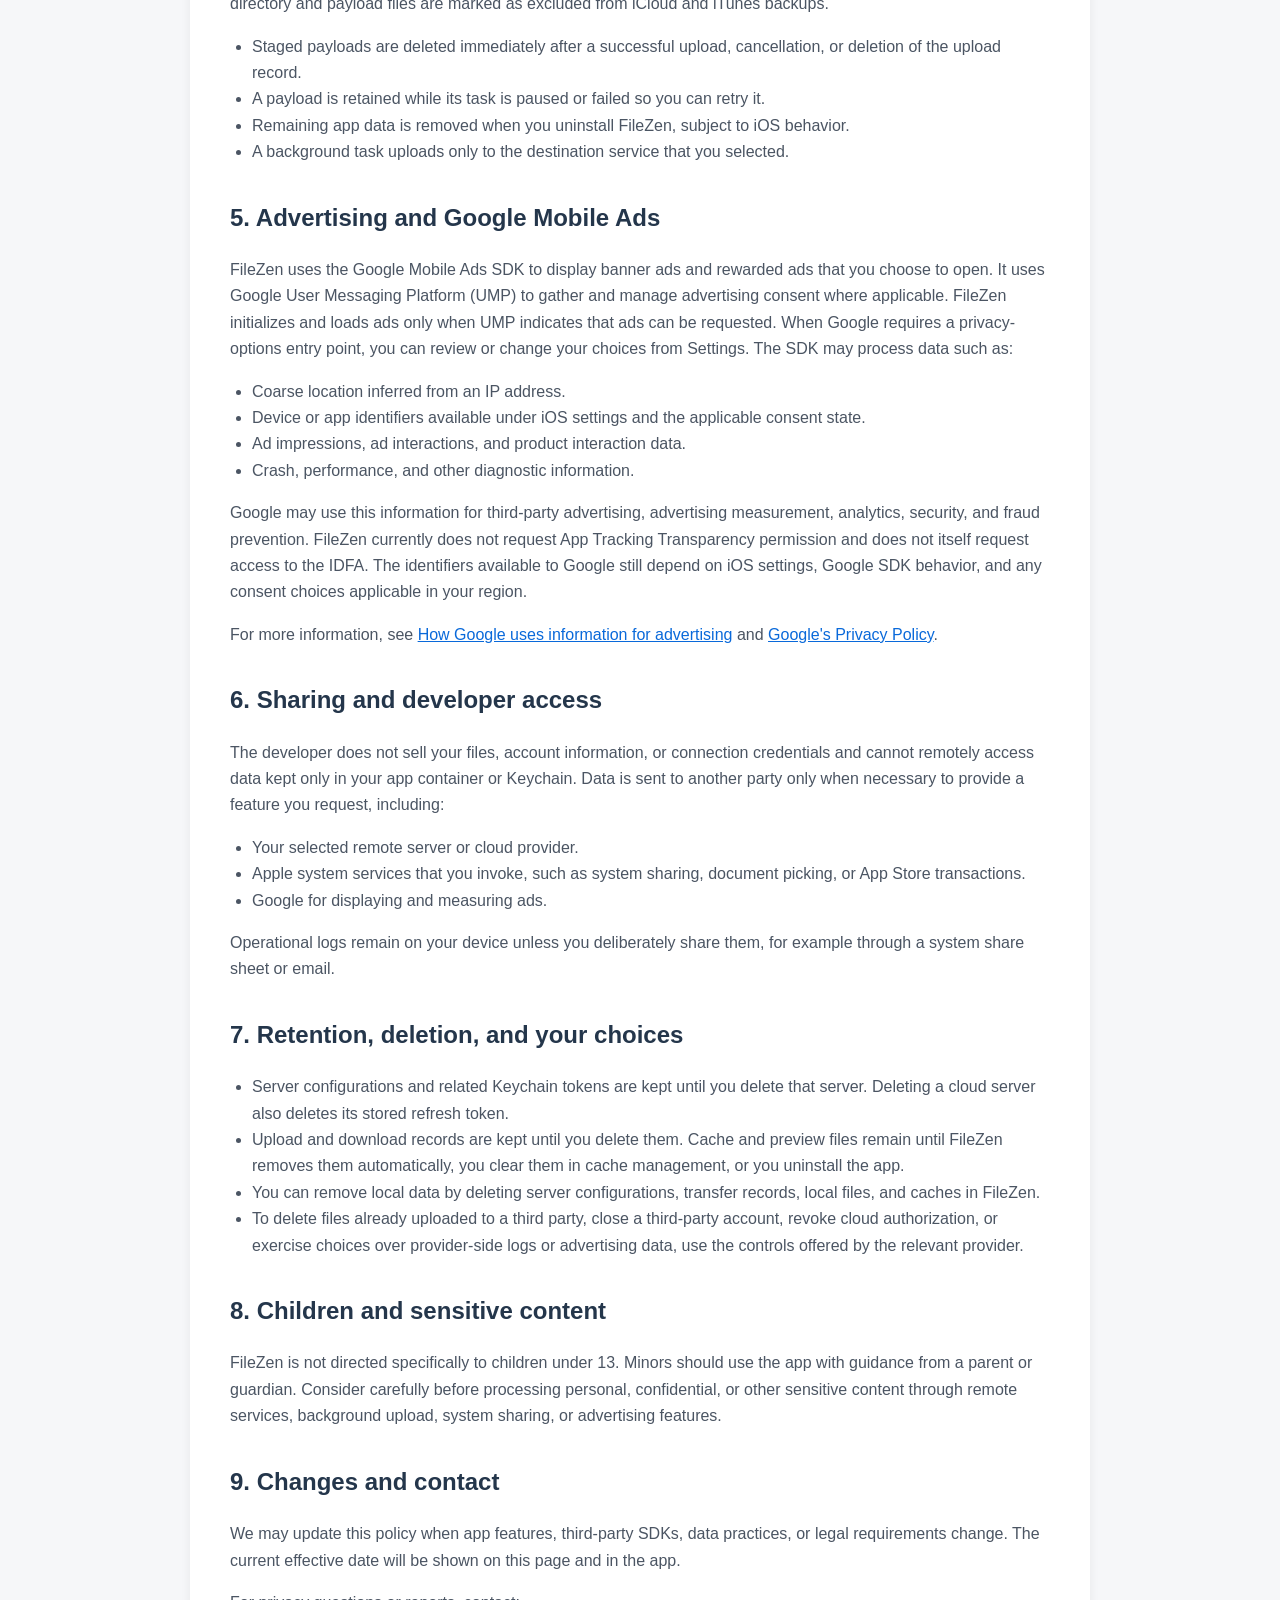
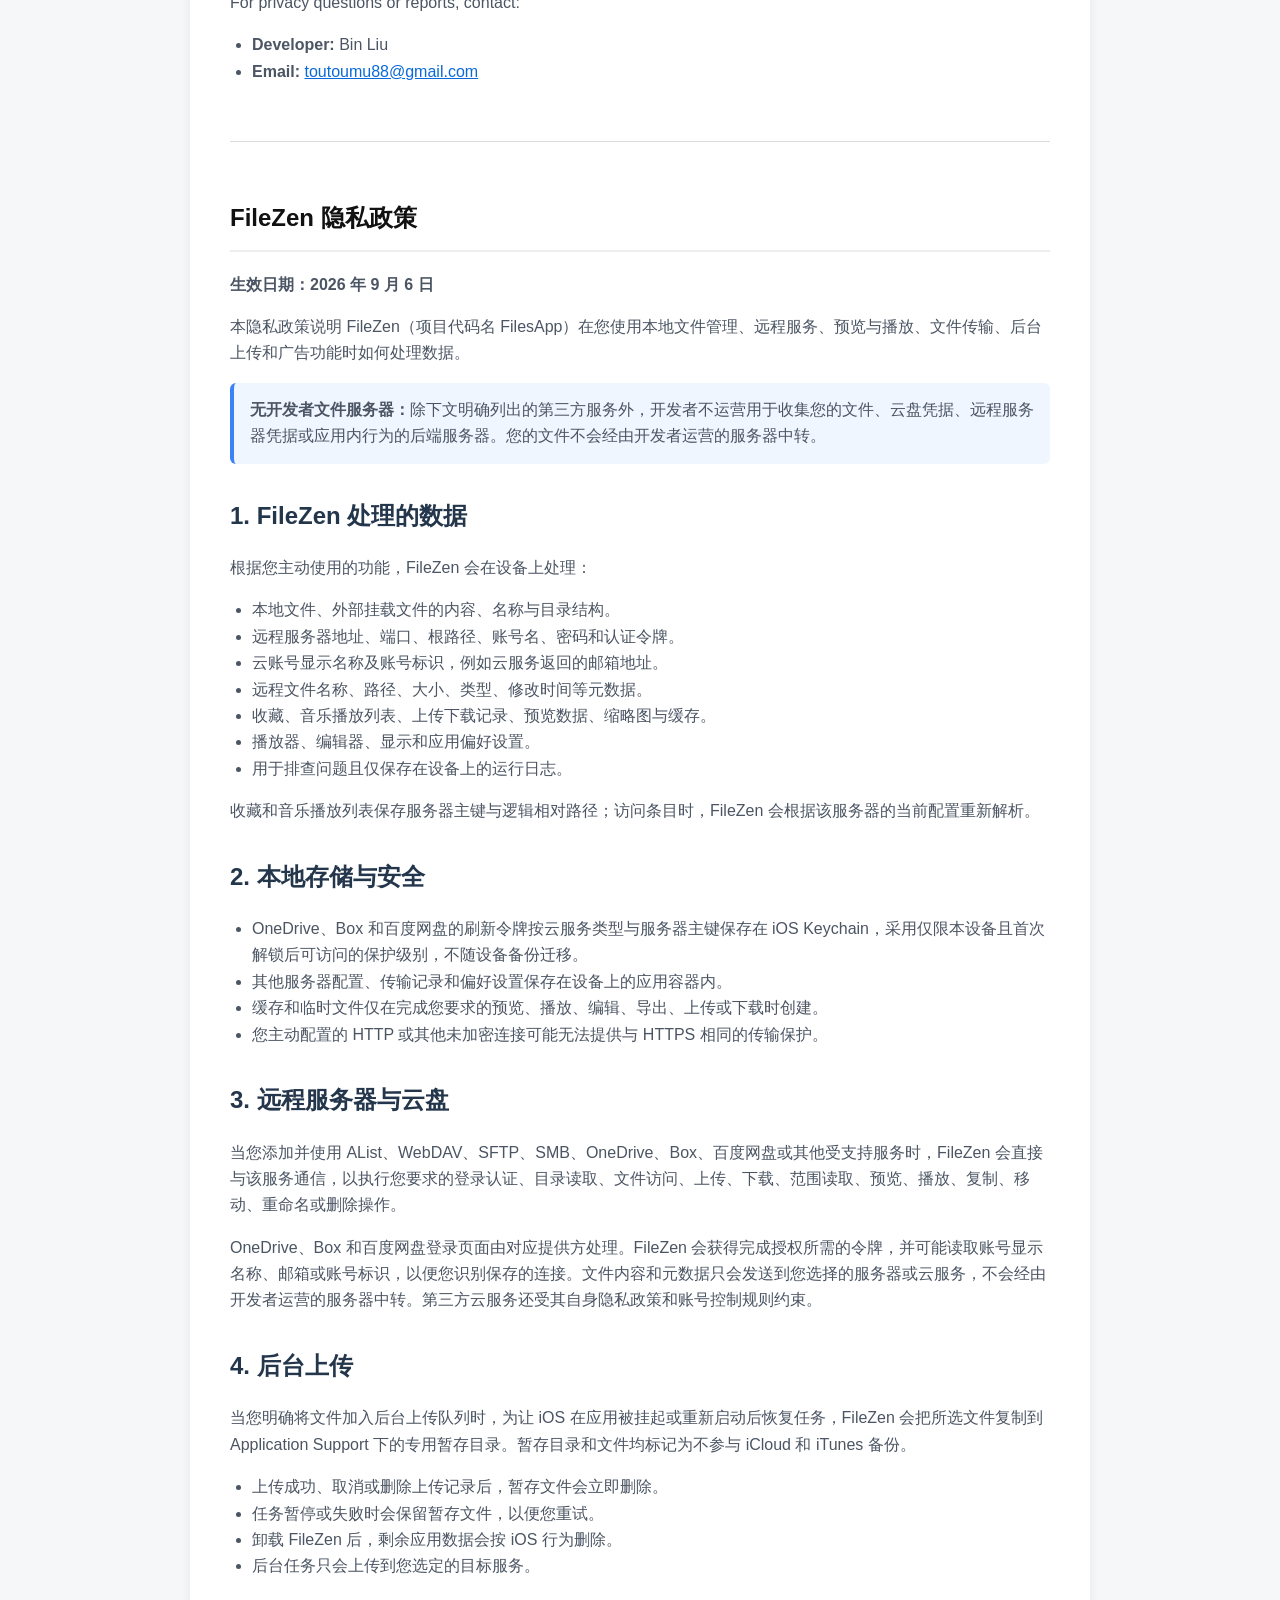
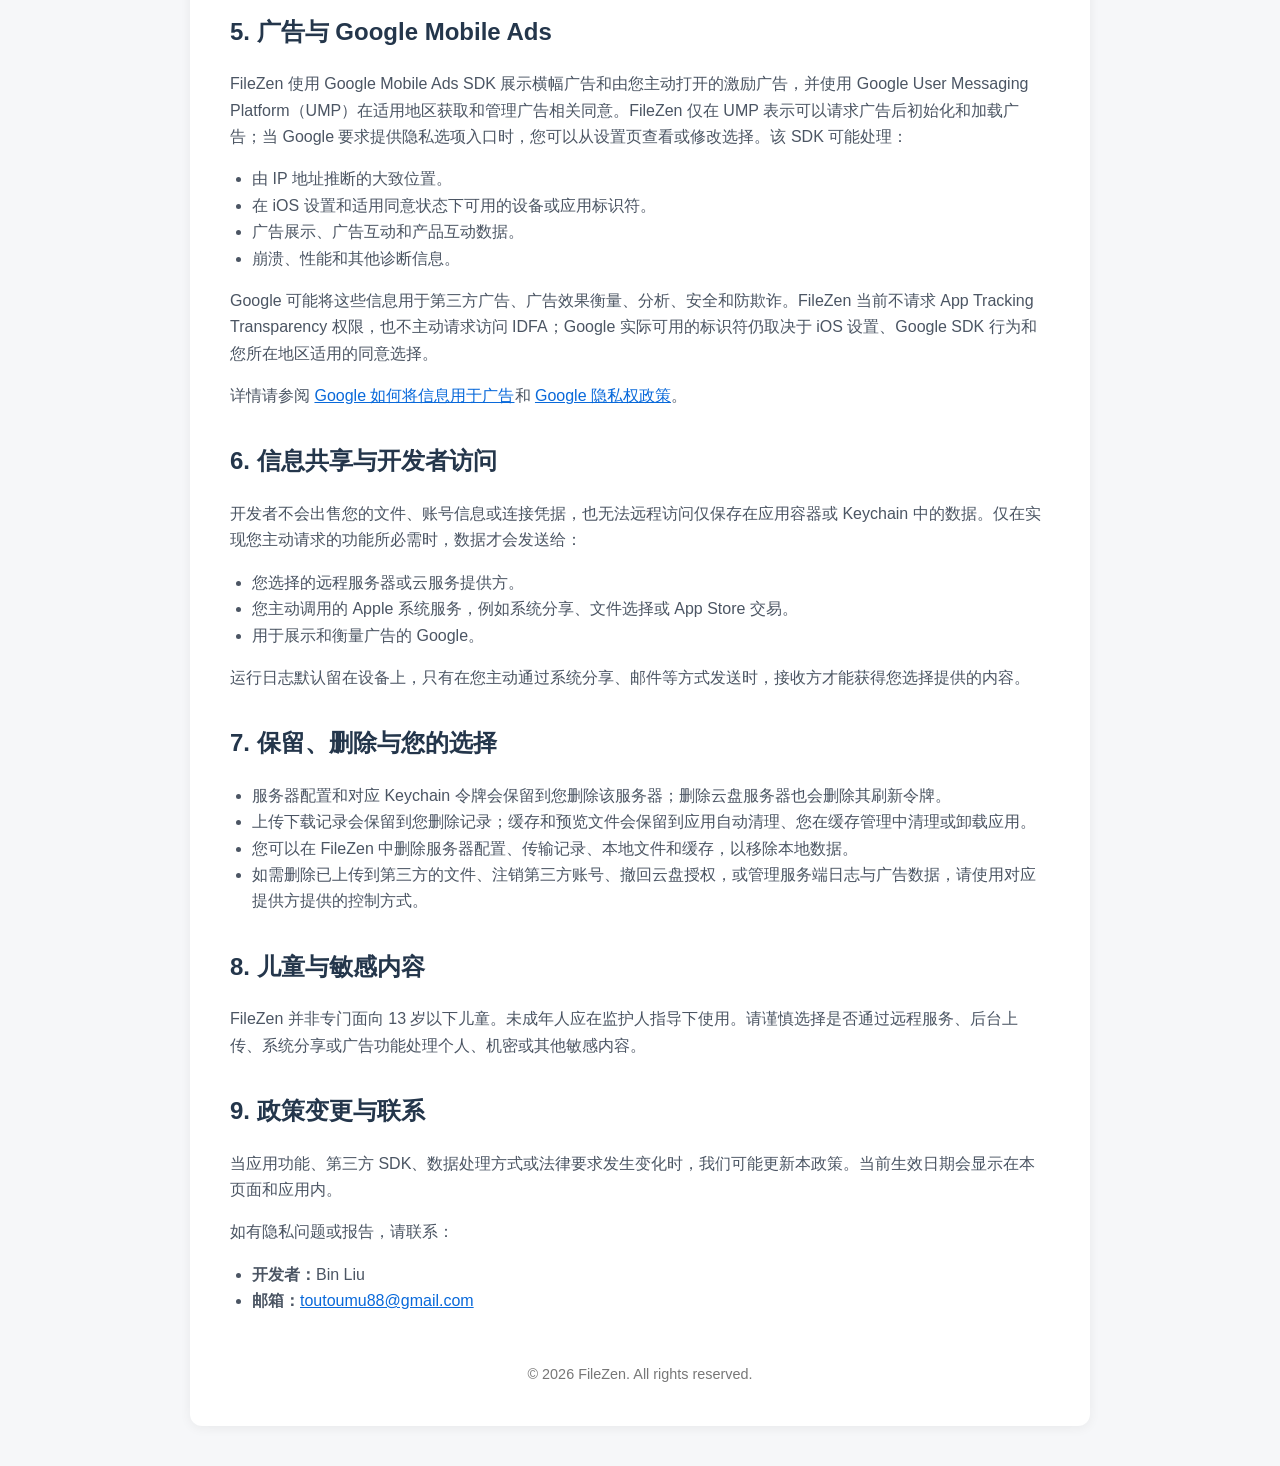
==== commit b39f2109: "Update UMP privacy disclosure" ====
--- a/privacy.html
+++ b/privacy.html
@@ -93,7 +93,7 @@
         </ul>
 
         <h2>5. Advertising and Google Mobile Ads</h2>
-        <p>FileZen uses the Google Mobile Ads SDK to display banner ads and rewarded ads that you choose to open. The SDK may process data such as:</p>
+        <p>FileZen uses the Google Mobile Ads SDK to display banner ads and rewarded ads that you choose to open. It uses Google User Messaging Platform (UMP) to gather and manage advertising consent where applicable. FileZen initializes and loads ads only when UMP indicates that ads can be requested. When Google requires a privacy-options entry point, you can review or change your choices from Settings. The SDK may process data such as:</p>
         <ul>
             <li>Coarse location inferred from an IP address.</li>
             <li>Device or app identifiers available under iOS settings and the applicable consent state.</li>
@@ -177,7 +177,7 @@
         </ul>
 
         <h2>5. 广告与 Google Mobile Ads</h2>
-        <p>FileZen 使用 Google Mobile Ads SDK 展示横幅广告和由您主动打开的激励广告。该 SDK 可能处理：</p>
+        <p>FileZen 使用 Google Mobile Ads SDK 展示横幅广告和由您主动打开的激励广告，并使用 Google User Messaging Platform（UMP）在适用地区获取和管理广告相关同意。FileZen 仅在 UMP 表示可以请求广告后初始化和加载广告；当 Google 要求提供隐私选项入口时，您可以从设置页查看或修改选择。该 SDK 可能处理：</p>
         <ul>
             <li>由 IP 地址推断的大致位置。</li>
             <li>在 iOS 设置和适用同意状态下可用的设备或应用标识符。</li>
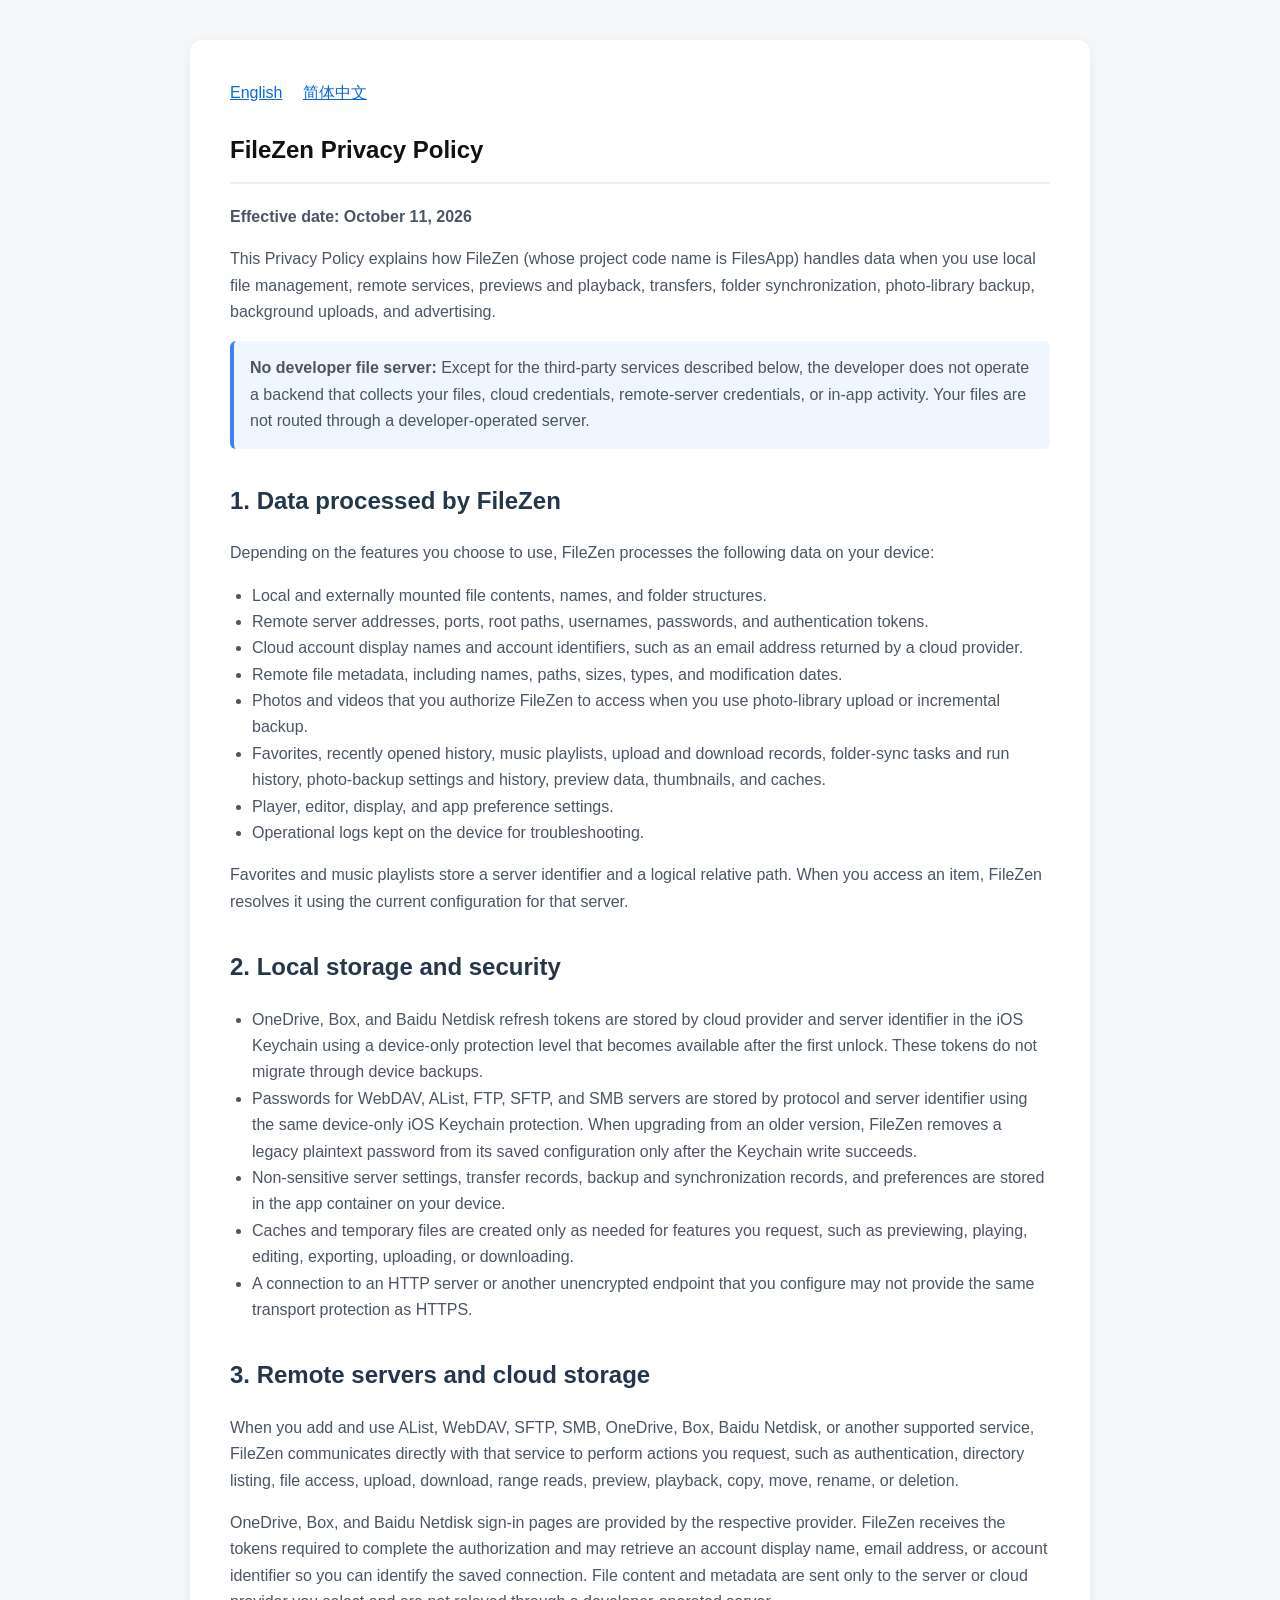
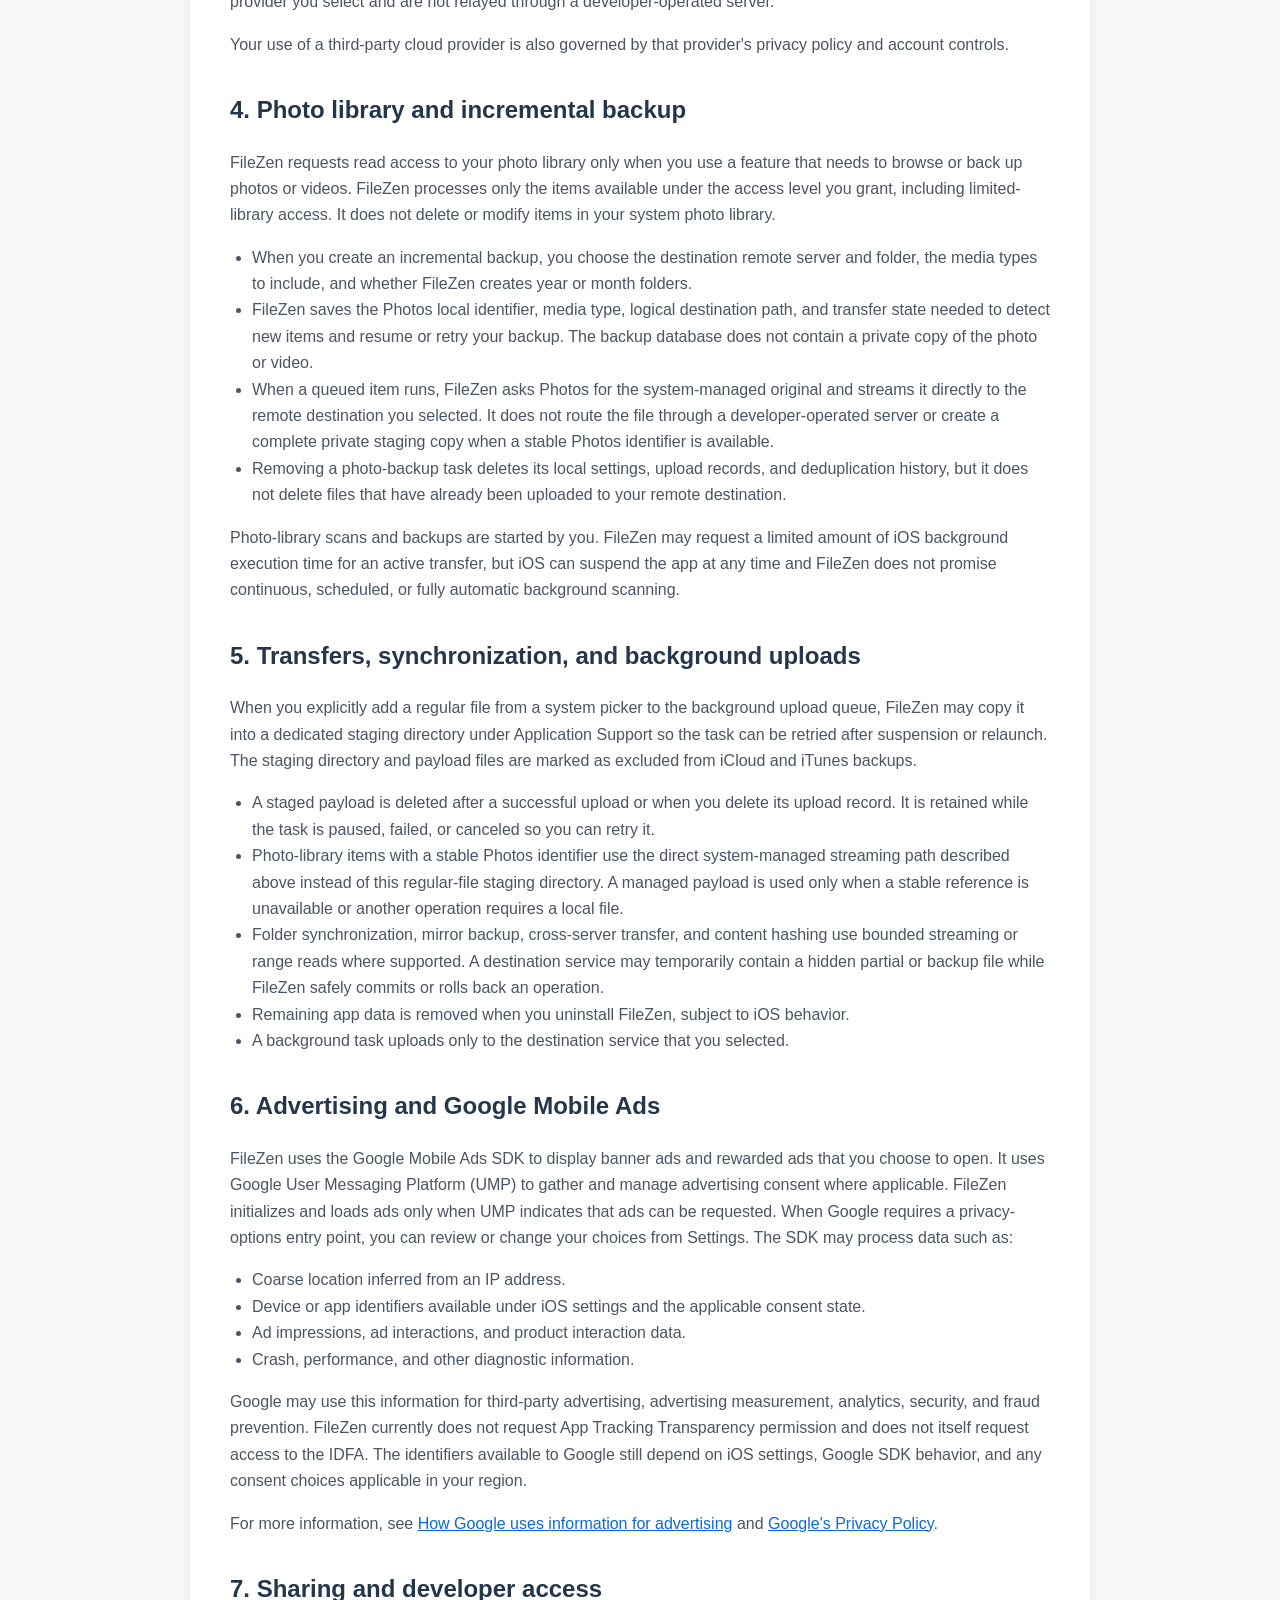
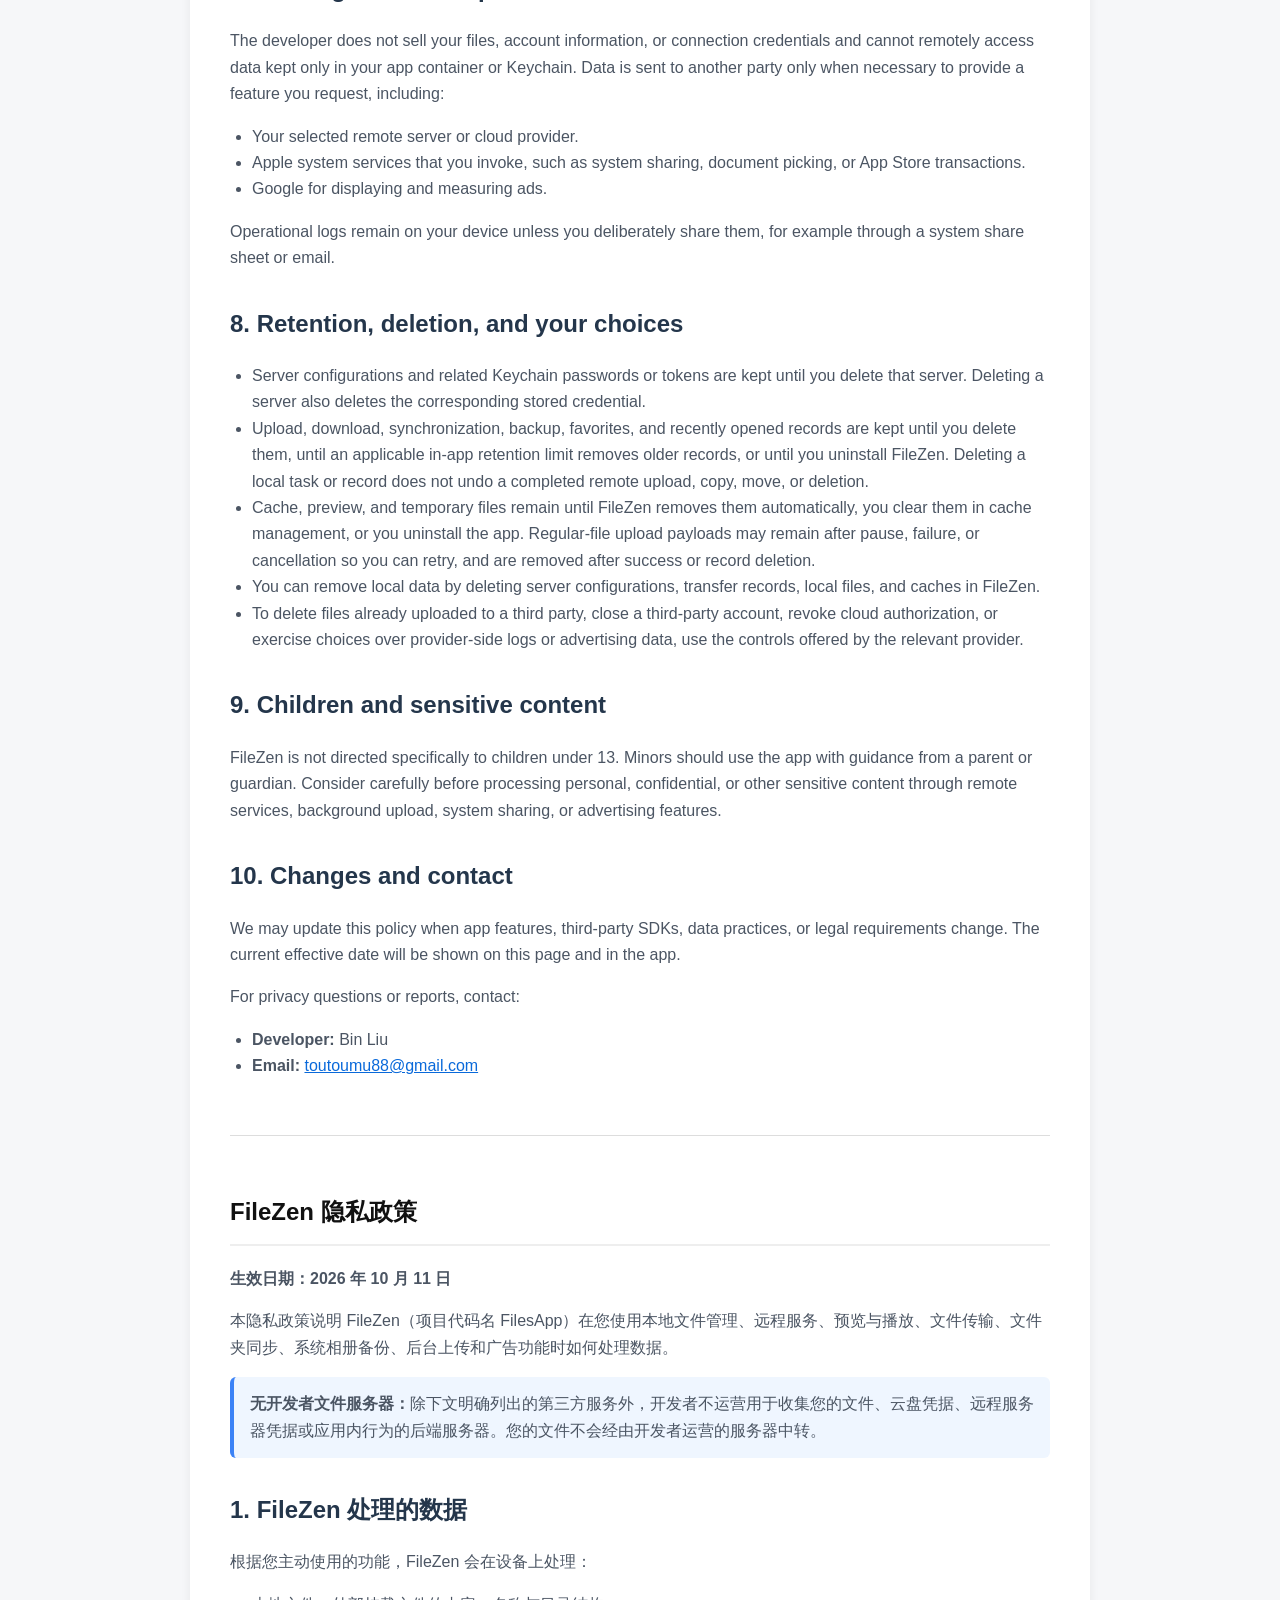
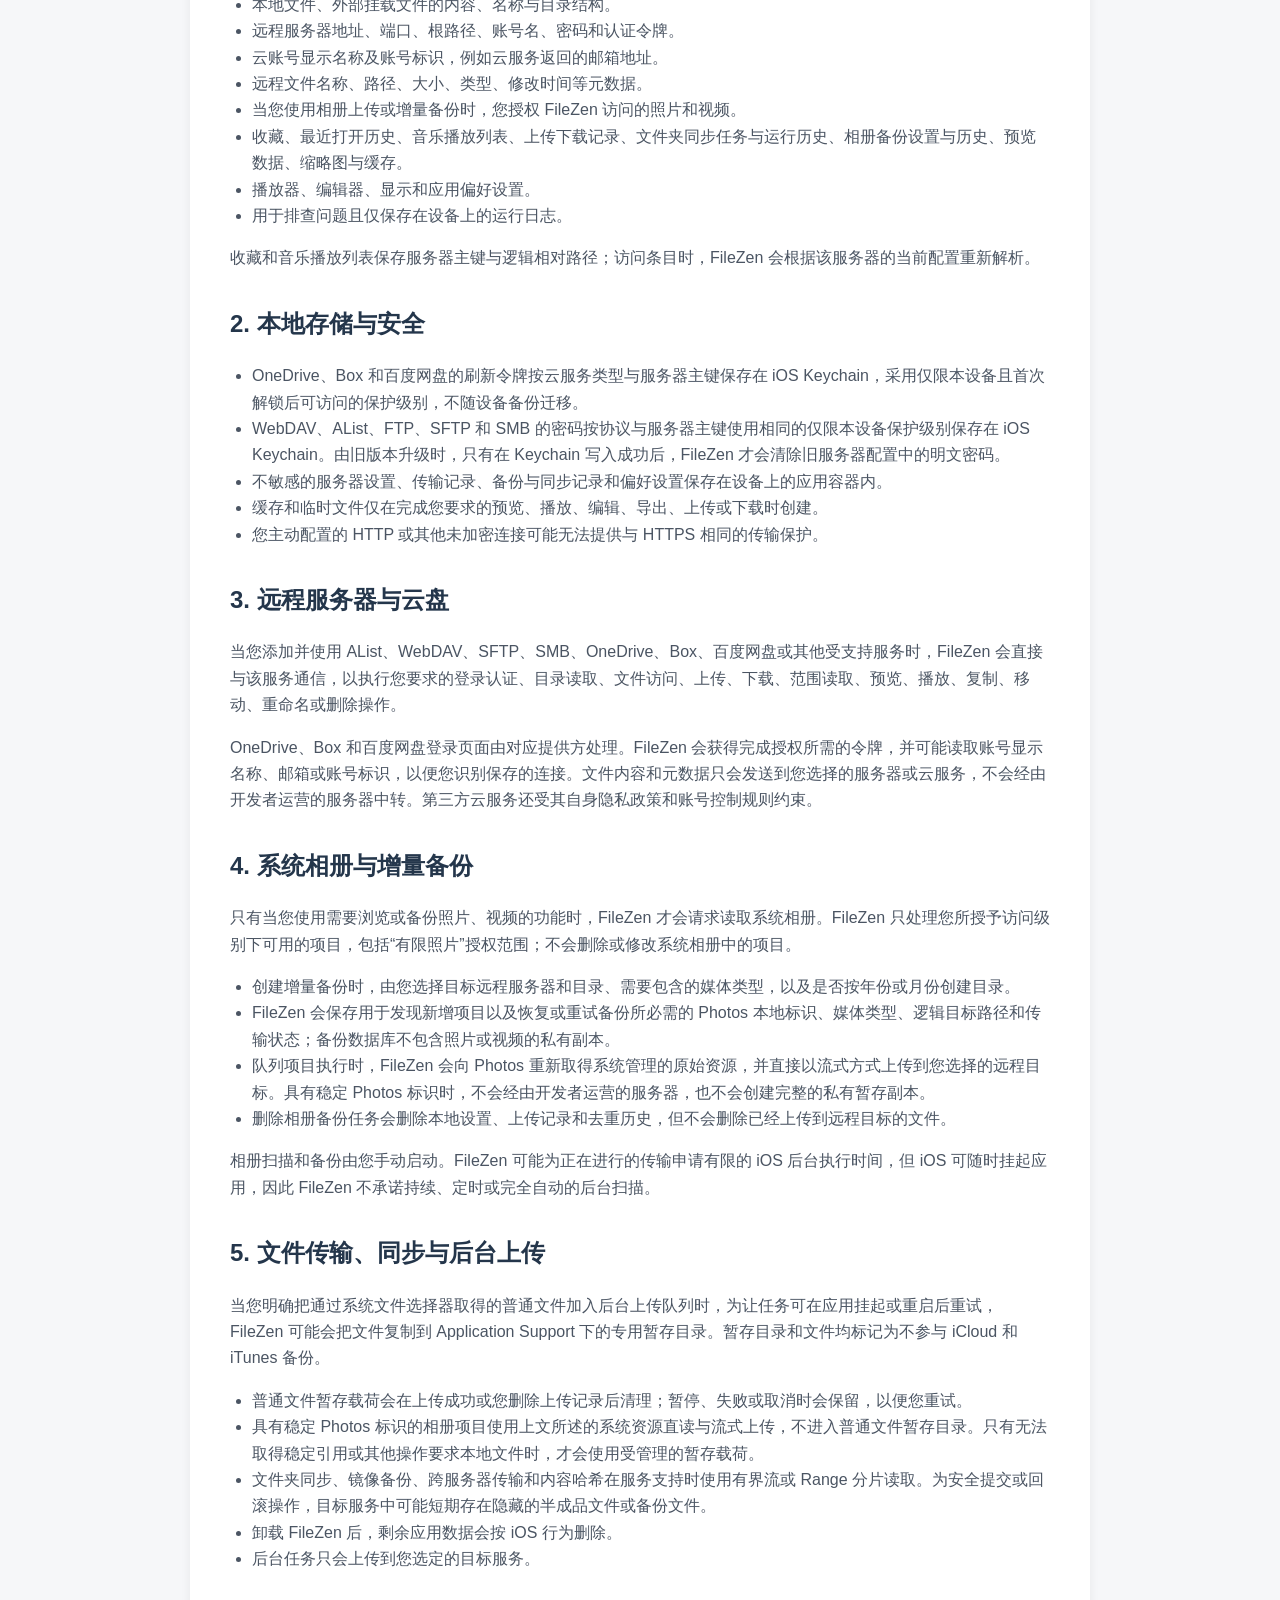
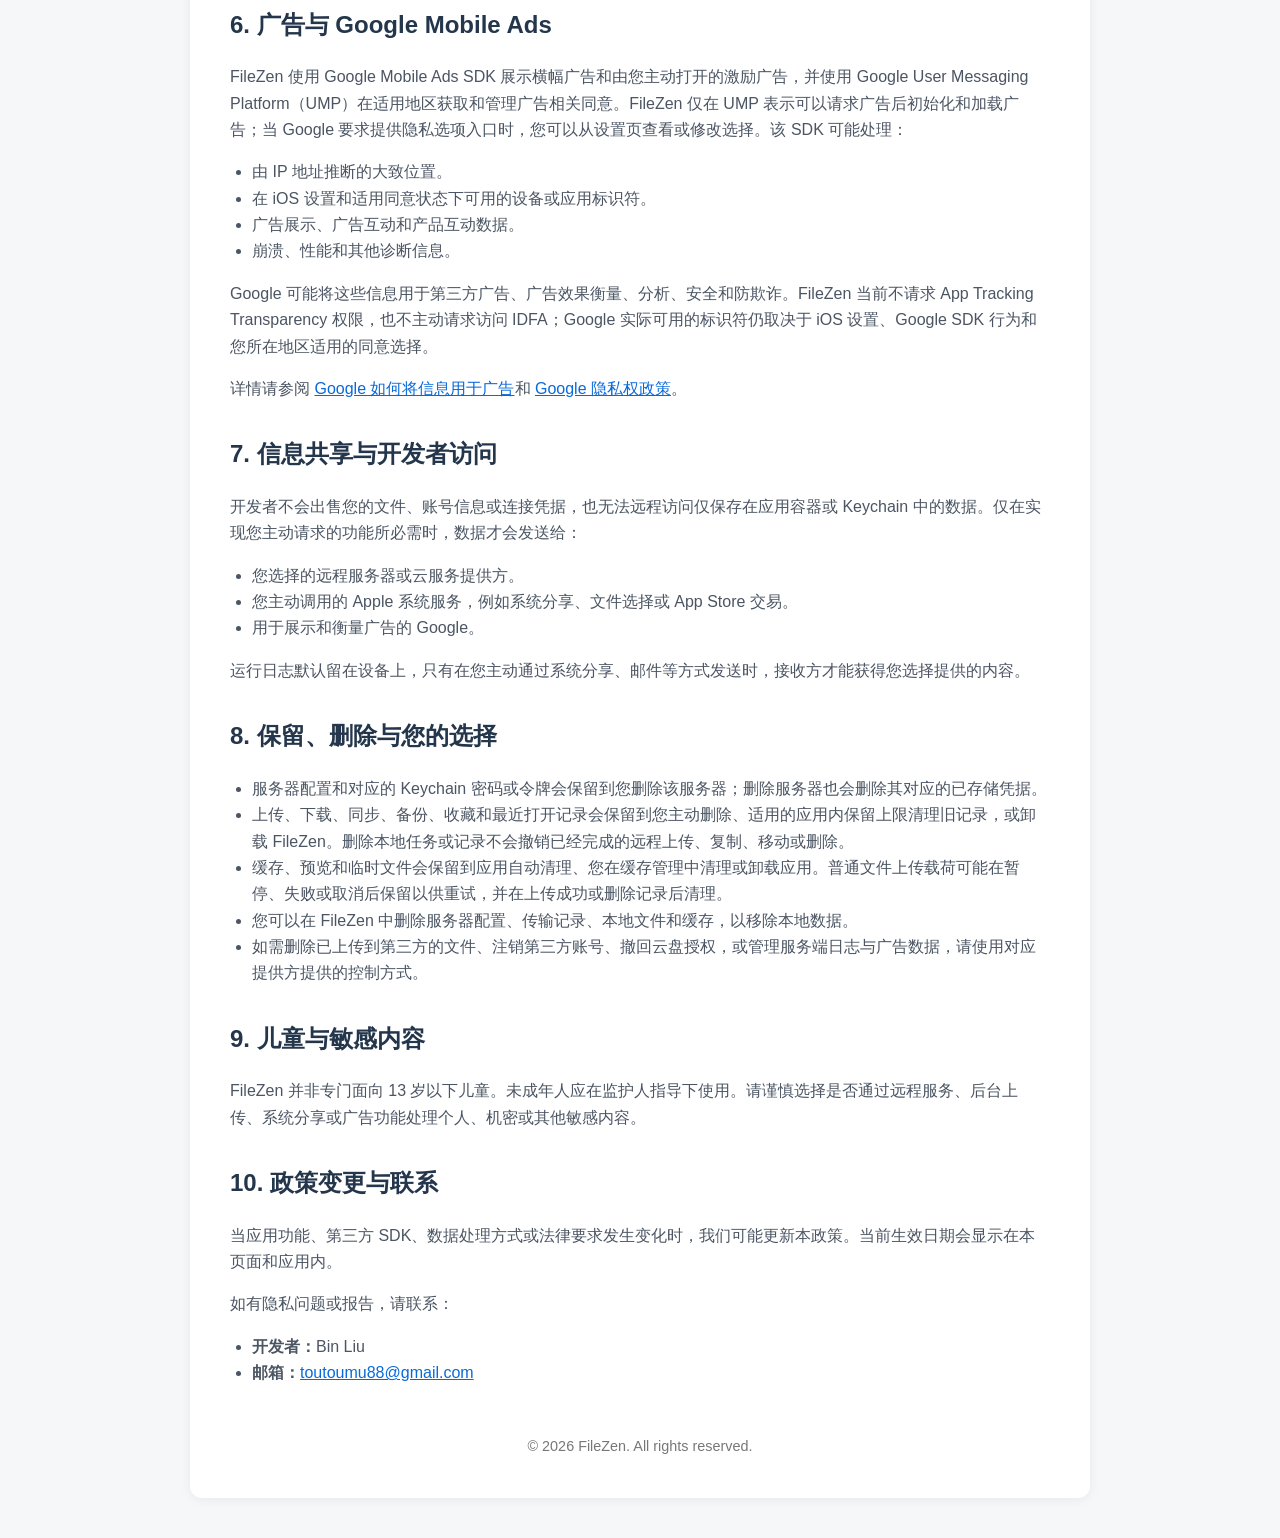
==== commit b3228729: "更新隐私政策" ====
--- a/privacy.html
+++ b/privacy.html
@@ -51,9 +51,9 @@
 
     <section id="english" lang="en">
         <h1>FileZen Privacy Policy</h1>
-        <p><strong>Effective date: September 6, 2026</strong></p>
-
-        <p>This Privacy Policy explains how FileZen (whose project code name is FilesApp) handles data when you use local file management, remote services, previews and playback, transfers, background uploads, and advertising.</p>
+        <p><strong>Effective date: October 11, 2026</strong></p>
+
+        <p>This Privacy Policy explains how FileZen (whose project code name is FilesApp) handles data when you use local file management, remote services, previews and playback, transfers, folder synchronization, photo-library backup, background uploads, and advertising.</p>
 
         <p class="notice"><strong>No developer file server:</strong> Except for the third-party services described below, the developer does not operate a backend that collects your files, cloud credentials, remote-server credentials, or in-app activity. Your files are not routed through a developer-operated server.</p>
 
@@ -64,7 +64,8 @@
             <li>Remote server addresses, ports, root paths, usernames, passwords, and authentication tokens.</li>
             <li>Cloud account display names and account identifiers, such as an email address returned by a cloud provider.</li>
             <li>Remote file metadata, including names, paths, sizes, types, and modification dates.</li>
-            <li>Favorites, music playlists, upload and download records, preview data, thumbnails, and caches.</li>
+            <li>Photos and videos that you authorize FileZen to access when you use photo-library upload or incremental backup.</li>
+            <li>Favorites, recently opened history, music playlists, upload and download records, folder-sync tasks and run history, photo-backup settings and history, preview data, thumbnails, and caches.</li>
             <li>Player, editor, display, and app preference settings.</li>
             <li>Operational logs kept on the device for troubleshooting.</li>
         </ul>
@@ -73,7 +74,8 @@
         <h2>2. Local storage and security</h2>
         <ul>
             <li>OneDrive, Box, and Baidu Netdisk refresh tokens are stored by cloud provider and server identifier in the iOS Keychain using a device-only protection level that becomes available after the first unlock. These tokens do not migrate through device backups.</li>
-            <li>Other server configuration, transfer records, and preferences are stored in the app container on your device.</li>
+            <li>Passwords for WebDAV, AList, FTP, SFTP, and SMB servers are stored by protocol and server identifier using the same device-only iOS Keychain protection. When upgrading from an older version, FileZen removes a legacy plaintext password from its saved configuration only after the Keychain write succeeds.</li>
+            <li>Non-sensitive server settings, transfer records, backup and synchronization records, and preferences are stored in the app container on your device.</li>
             <li>Caches and temporary files are created only as needed for features you request, such as previewing, playing, editing, exporting, uploading, or downloading.</li>
             <li>A connection to an HTTP server or another unencrypted endpoint that you configure may not provide the same transport protection as HTTPS.</li>
         </ul>
@@ -83,16 +85,27 @@
         <p>OneDrive, Box, and Baidu Netdisk sign-in pages are provided by the respective provider. FileZen receives the tokens required to complete the authorization and may retrieve an account display name, email address, or account identifier so you can identify the saved connection. File content and metadata are sent only to the server or cloud provider you select and are not relayed through a developer-operated server.</p>
         <p>Your use of a third-party cloud provider is also governed by that provider's privacy policy and account controls.</p>
 
-        <h2>4. Background uploads</h2>
-        <p>When you explicitly add a file to the background upload queue, FileZen copies the selected file into a dedicated staging directory under Application Support so iOS can resume the task after suspension or relaunch. The staging directory and payload files are marked as excluded from iCloud and iTunes backups.</p>
-        <ul>
-            <li>Staged payloads are deleted immediately after a successful upload, cancellation, or deletion of the upload record.</li>
-            <li>A payload is retained while its task is paused or failed so you can retry it.</li>
+        <h2>4. Photo library and incremental backup</h2>
+        <p>FileZen requests read access to your photo library only when you use a feature that needs to browse or back up photos or videos. FileZen processes only the items available under the access level you grant, including limited-library access. It does not delete or modify items in your system photo library.</p>
+        <ul>
+            <li>When you create an incremental backup, you choose the destination remote server and folder, the media types to include, and whether FileZen creates year or month folders.</li>
+            <li>FileZen saves the Photos local identifier, media type, logical destination path, and transfer state needed to detect new items and resume or retry your backup. The backup database does not contain a private copy of the photo or video.</li>
+            <li>When a queued item runs, FileZen asks Photos for the system-managed original and streams it directly to the remote destination you selected. It does not route the file through a developer-operated server or create a complete private staging copy when a stable Photos identifier is available.</li>
+            <li>Removing a photo-backup task deletes its local settings, upload records, and deduplication history, but it does not delete files that have already been uploaded to your remote destination.</li>
+        </ul>
+        <p>Photo-library scans and backups are started by you. FileZen may request a limited amount of iOS background execution time for an active transfer, but iOS can suspend the app at any time and FileZen does not promise continuous, scheduled, or fully automatic background scanning.</p>
+
+        <h2>5. Transfers, synchronization, and background uploads</h2>
+        <p>When you explicitly add a regular file from a system picker to the background upload queue, FileZen may copy it into a dedicated staging directory under Application Support so the task can be retried after suspension or relaunch. The staging directory and payload files are marked as excluded from iCloud and iTunes backups.</p>
+        <ul>
+            <li>A staged payload is deleted after a successful upload or when you delete its upload record. It is retained while the task is paused, failed, or canceled so you can retry it.</li>
+            <li>Photo-library items with a stable Photos identifier use the direct system-managed streaming path described above instead of this regular-file staging directory. A managed payload is used only when a stable reference is unavailable or another operation requires a local file.</li>
+            <li>Folder synchronization, mirror backup, cross-server transfer, and content hashing use bounded streaming or range reads where supported. A destination service may temporarily contain a hidden partial or backup file while FileZen safely commits or rolls back an operation.</li>
             <li>Remaining app data is removed when you uninstall FileZen, subject to iOS behavior.</li>
             <li>A background task uploads only to the destination service that you selected.</li>
         </ul>
 
-        <h2>5. Advertising and Google Mobile Ads</h2>
+        <h2>6. Advertising and Google Mobile Ads</h2>
         <p>FileZen uses the Google Mobile Ads SDK to display banner ads and rewarded ads that you choose to open. It uses Google User Messaging Platform (UMP) to gather and manage advertising consent where applicable. FileZen initializes and loads ads only when UMP indicates that ads can be requested. When Google requires a privacy-options entry point, you can review or change your choices from Settings. The SDK may process data such as:</p>
         <ul>
             <li>Coarse location inferred from an IP address.</li>
@@ -103,7 +116,7 @@
         <p>Google may use this information for third-party advertising, advertising measurement, analytics, security, and fraud prevention. FileZen currently does not request App Tracking Transparency permission and does not itself request access to the IDFA. The identifiers available to Google still depend on iOS settings, Google SDK behavior, and any consent choices applicable in your region.</p>
         <p>For more information, see <a href="https://policies.google.com/technologies/ads">How Google uses information for advertising</a> and <a href="https://policies.google.com/privacy">Google's Privacy Policy</a>.</p>
 
-        <h2>6. Sharing and developer access</h2>
+        <h2>7. Sharing and developer access</h2>
         <p>The developer does not sell your files, account information, or connection credentials and cannot remotely access data kept only in your app container or Keychain. Data is sent to another party only when necessary to provide a feature you request, including:</p>
         <ul>
             <li>Your selected remote server or cloud provider.</li>
@@ -112,18 +125,19 @@
         </ul>
         <p>Operational logs remain on your device unless you deliberately share them, for example through a system share sheet or email.</p>
 
-        <h2>7. Retention, deletion, and your choices</h2>
-        <ul>
-            <li>Server configurations and related Keychain tokens are kept until you delete that server. Deleting a cloud server also deletes its stored refresh token.</li>
-            <li>Upload and download records are kept until you delete them. Cache and preview files remain until FileZen removes them automatically, you clear them in cache management, or you uninstall the app.</li>
+        <h2>8. Retention, deletion, and your choices</h2>
+        <ul>
+            <li>Server configurations and related Keychain passwords or tokens are kept until you delete that server. Deleting a server also deletes the corresponding stored credential.</li>
+            <li>Upload, download, synchronization, backup, favorites, and recently opened records are kept until you delete them, until an applicable in-app retention limit removes older records, or until you uninstall FileZen. Deleting a local task or record does not undo a completed remote upload, copy, move, or deletion.</li>
+            <li>Cache, preview, and temporary files remain until FileZen removes them automatically, you clear them in cache management, or you uninstall the app. Regular-file upload payloads may remain after pause, failure, or cancellation so you can retry, and are removed after success or record deletion.</li>
             <li>You can remove local data by deleting server configurations, transfer records, local files, and caches in FileZen.</li>
             <li>To delete files already uploaded to a third party, close a third-party account, revoke cloud authorization, or exercise choices over provider-side logs or advertising data, use the controls offered by the relevant provider.</li>
         </ul>
 
-        <h2>8. Children and sensitive content</h2>
+        <h2>9. Children and sensitive content</h2>
         <p>FileZen is not directed specifically to children under 13. Minors should use the app with guidance from a parent or guardian. Consider carefully before processing personal, confidential, or other sensitive content through remote services, background upload, system sharing, or advertising features.</p>
 
-        <h2>9. Changes and contact</h2>
+        <h2>10. Changes and contact</h2>
         <p>We may update this policy when app features, third-party SDKs, data practices, or legal requirements change. The current effective date will be shown on this page and in the app.</p>
         <p>For privacy questions or reports, contact:</p>
         <ul>
@@ -136,9 +150,9 @@
 
     <section id="chinese" lang="zh-Hans">
         <h1>FileZen 隐私政策</h1>
-        <p><strong>生效日期：2026 年 9 月 6 日</strong></p>
-
-        <p>本隐私政策说明 FileZen（项目代码名 FilesApp）在您使用本地文件管理、远程服务、预览与播放、文件传输、后台上传和广告功能时如何处理数据。</p>
+        <p><strong>生效日期：2026 年 10 月 11 日</strong></p>
+
+        <p>本隐私政策说明 FileZen（项目代码名 FilesApp）在您使用本地文件管理、远程服务、预览与播放、文件传输、文件夹同步、系统相册备份、后台上传和广告功能时如何处理数据。</p>
 
         <p class="notice"><strong>无开发者文件服务器：</strong>除下文明确列出的第三方服务外，开发者不运营用于收集您的文件、云盘凭据、远程服务器凭据或应用内行为的后端服务器。您的文件不会经由开发者运营的服务器中转。</p>
 
@@ -149,7 +163,8 @@
             <li>远程服务器地址、端口、根路径、账号名、密码和认证令牌。</li>
             <li>云账号显示名称及账号标识，例如云服务返回的邮箱地址。</li>
             <li>远程文件名称、路径、大小、类型、修改时间等元数据。</li>
-            <li>收藏、音乐播放列表、上传下载记录、预览数据、缩略图与缓存。</li>
+            <li>当您使用相册上传或增量备份时，您授权 FileZen 访问的照片和视频。</li>
+            <li>收藏、最近打开历史、音乐播放列表、上传下载记录、文件夹同步任务与运行历史、相册备份设置与历史、预览数据、缩略图与缓存。</li>
             <li>播放器、编辑器、显示和应用偏好设置。</li>
             <li>用于排查问题且仅保存在设备上的运行日志。</li>
         </ul>
@@ -158,7 +173,8 @@
         <h2>2. 本地存储与安全</h2>
         <ul>
             <li>OneDrive、Box 和百度网盘的刷新令牌按云服务类型与服务器主键保存在 iOS Keychain，采用仅限本设备且首次解锁后可访问的保护级别，不随设备备份迁移。</li>
-            <li>其他服务器配置、传输记录和偏好设置保存在设备上的应用容器内。</li>
+            <li>WebDAV、AList、FTP、SFTP 和 SMB 的密码按协议与服务器主键使用相同的仅限本设备保护级别保存在 iOS Keychain。由旧版本升级时，只有在 Keychain 写入成功后，FileZen 才会清除旧服务器配置中的明文密码。</li>
+            <li>不敏感的服务器设置、传输记录、备份与同步记录和偏好设置保存在设备上的应用容器内。</li>
             <li>缓存和临时文件仅在完成您要求的预览、播放、编辑、导出、上传或下载时创建。</li>
             <li>您主动配置的 HTTP 或其他未加密连接可能无法提供与 HTTPS 相同的传输保护。</li>
         </ul>
@@ -167,16 +183,27 @@
         <p>当您添加并使用 AList、WebDAV、SFTP、SMB、OneDrive、Box、百度网盘或其他受支持服务时，FileZen 会直接与该服务通信，以执行您要求的登录认证、目录读取、文件访问、上传、下载、范围读取、预览、播放、复制、移动、重命名或删除操作。</p>
         <p>OneDrive、Box 和百度网盘登录页面由对应提供方处理。FileZen 会获得完成授权所需的令牌，并可能读取账号显示名称、邮箱或账号标识，以便您识别保存的连接。文件内容和元数据只会发送到您选择的服务器或云服务，不会经由开发者运营的服务器中转。第三方云服务还受其自身隐私政策和账号控制规则约束。</p>
 
-        <h2>4. 后台上传</h2>
-        <p>当您明确将文件加入后台上传队列时，为让 iOS 在应用被挂起或重新启动后恢复任务，FileZen 会把所选文件复制到 Application Support 下的专用暂存目录。暂存目录和文件均标记为不参与 iCloud 和 iTunes 备份。</p>
-        <ul>
-            <li>上传成功、取消或删除上传记录后，暂存文件会立即删除。</li>
-            <li>任务暂停或失败时会保留暂存文件，以便您重试。</li>
+        <h2>4. 系统相册与增量备份</h2>
+        <p>只有当您使用需要浏览或备份照片、视频的功能时，FileZen 才会请求读取系统相册。FileZen 只处理您所授予访问级别下可用的项目，包括“有限照片”授权范围；不会删除或修改系统相册中的项目。</p>
+        <ul>
+            <li>创建增量备份时，由您选择目标远程服务器和目录、需要包含的媒体类型，以及是否按年份或月份创建目录。</li>
+            <li>FileZen 会保存用于发现新增项目以及恢复或重试备份所必需的 Photos 本地标识、媒体类型、逻辑目标路径和传输状态；备份数据库不包含照片或视频的私有副本。</li>
+            <li>队列项目执行时，FileZen 会向 Photos 重新取得系统管理的原始资源，并直接以流式方式上传到您选择的远程目标。具有稳定 Photos 标识时，不会经由开发者运营的服务器，也不会创建完整的私有暂存副本。</li>
+            <li>删除相册备份任务会删除本地设置、上传记录和去重历史，但不会删除已经上传到远程目标的文件。</li>
+        </ul>
+        <p>相册扫描和备份由您手动启动。FileZen 可能为正在进行的传输申请有限的 iOS 后台执行时间，但 iOS 可随时挂起应用，因此 FileZen 不承诺持续、定时或完全自动的后台扫描。</p>
+
+        <h2>5. 文件传输、同步与后台上传</h2>
+        <p>当您明确把通过系统文件选择器取得的普通文件加入后台上传队列时，为让任务可在应用挂起或重启后重试，FileZen 可能会把文件复制到 Application Support 下的专用暂存目录。暂存目录和文件均标记为不参与 iCloud 和 iTunes 备份。</p>
+        <ul>
+            <li>普通文件暂存载荷会在上传成功或您删除上传记录后清理；暂停、失败或取消时会保留，以便您重试。</li>
+            <li>具有稳定 Photos 标识的相册项目使用上文所述的系统资源直读与流式上传，不进入普通文件暂存目录。只有无法取得稳定引用或其他操作要求本地文件时，才会使用受管理的暂存载荷。</li>
+            <li>文件夹同步、镜像备份、跨服务器传输和内容哈希在服务支持时使用有界流或 Range 分片读取。为安全提交或回滚操作，目标服务中可能短期存在隐藏的半成品文件或备份文件。</li>
             <li>卸载 FileZen 后，剩余应用数据会按 iOS 行为删除。</li>
             <li>后台任务只会上传到您选定的目标服务。</li>
         </ul>
 
-        <h2>5. 广告与 Google Mobile Ads</h2>
+        <h2>6. 广告与 Google Mobile Ads</h2>
         <p>FileZen 使用 Google Mobile Ads SDK 展示横幅广告和由您主动打开的激励广告，并使用 Google User Messaging Platform（UMP）在适用地区获取和管理广告相关同意。FileZen 仅在 UMP 表示可以请求广告后初始化和加载广告；当 Google 要求提供隐私选项入口时，您可以从设置页查看或修改选择。该 SDK 可能处理：</p>
         <ul>
             <li>由 IP 地址推断的大致位置。</li>
@@ -187,7 +214,7 @@
         <p>Google 可能将这些信息用于第三方广告、广告效果衡量、分析、安全和防欺诈。FileZen 当前不请求 App Tracking Transparency 权限，也不主动请求访问 IDFA；Google 实际可用的标识符仍取决于 iOS 设置、Google SDK 行为和您所在地区适用的同意选择。</p>
         <p>详情请参阅 <a href="https://policies.google.com/technologies/ads">Google 如何将信息用于广告</a>和 <a href="https://policies.google.com/privacy">Google 隐私权政策</a>。</p>
 
-        <h2>6. 信息共享与开发者访问</h2>
+        <h2>7. 信息共享与开发者访问</h2>
         <p>开发者不会出售您的文件、账号信息或连接凭据，也无法远程访问仅保存在应用容器或 Keychain 中的数据。仅在实现您主动请求的功能所必需时，数据才会发送给：</p>
         <ul>
             <li>您选择的远程服务器或云服务提供方。</li>
@@ -196,18 +223,19 @@
         </ul>
         <p>运行日志默认留在设备上，只有在您主动通过系统分享、邮件等方式发送时，接收方才能获得您选择提供的内容。</p>
 
-        <h2>7. 保留、删除与您的选择</h2>
-        <ul>
-            <li>服务器配置和对应 Keychain 令牌会保留到您删除该服务器；删除云盘服务器也会删除其刷新令牌。</li>
-            <li>上传下载记录会保留到您删除记录；缓存和预览文件会保留到应用自动清理、您在缓存管理中清理或卸载应用。</li>
+        <h2>8. 保留、删除与您的选择</h2>
+        <ul>
+            <li>服务器配置和对应的 Keychain 密码或令牌会保留到您删除该服务器；删除服务器也会删除其对应的已存储凭据。</li>
+            <li>上传、下载、同步、备份、收藏和最近打开记录会保留到您主动删除、适用的应用内保留上限清理旧记录，或卸载 FileZen。删除本地任务或记录不会撤销已经完成的远程上传、复制、移动或删除。</li>
+            <li>缓存、预览和临时文件会保留到应用自动清理、您在缓存管理中清理或卸载应用。普通文件上传载荷可能在暂停、失败或取消后保留以供重试，并在上传成功或删除记录后清理。</li>
             <li>您可以在 FileZen 中删除服务器配置、传输记录、本地文件和缓存，以移除本地数据。</li>
             <li>如需删除已上传到第三方的文件、注销第三方账号、撤回云盘授权，或管理服务端日志与广告数据，请使用对应提供方提供的控制方式。</li>
         </ul>
 
-        <h2>8. 儿童与敏感内容</h2>
+        <h2>9. 儿童与敏感内容</h2>
         <p>FileZen 并非专门面向 13 岁以下儿童。未成年人应在监护人指导下使用。请谨慎选择是否通过远程服务、后台上传、系统分享或广告功能处理个人、机密或其他敏感内容。</p>
 
-        <h2>9. 政策变更与联系</h2>
+        <h2>10. 政策变更与联系</h2>
         <p>当应用功能、第三方 SDK、数据处理方式或法律要求发生变化时，我们可能更新本政策。当前生效日期会显示在本页面和应用内。</p>
         <p>如有隐私问题或报告，请联系：</p>
         <ul>
